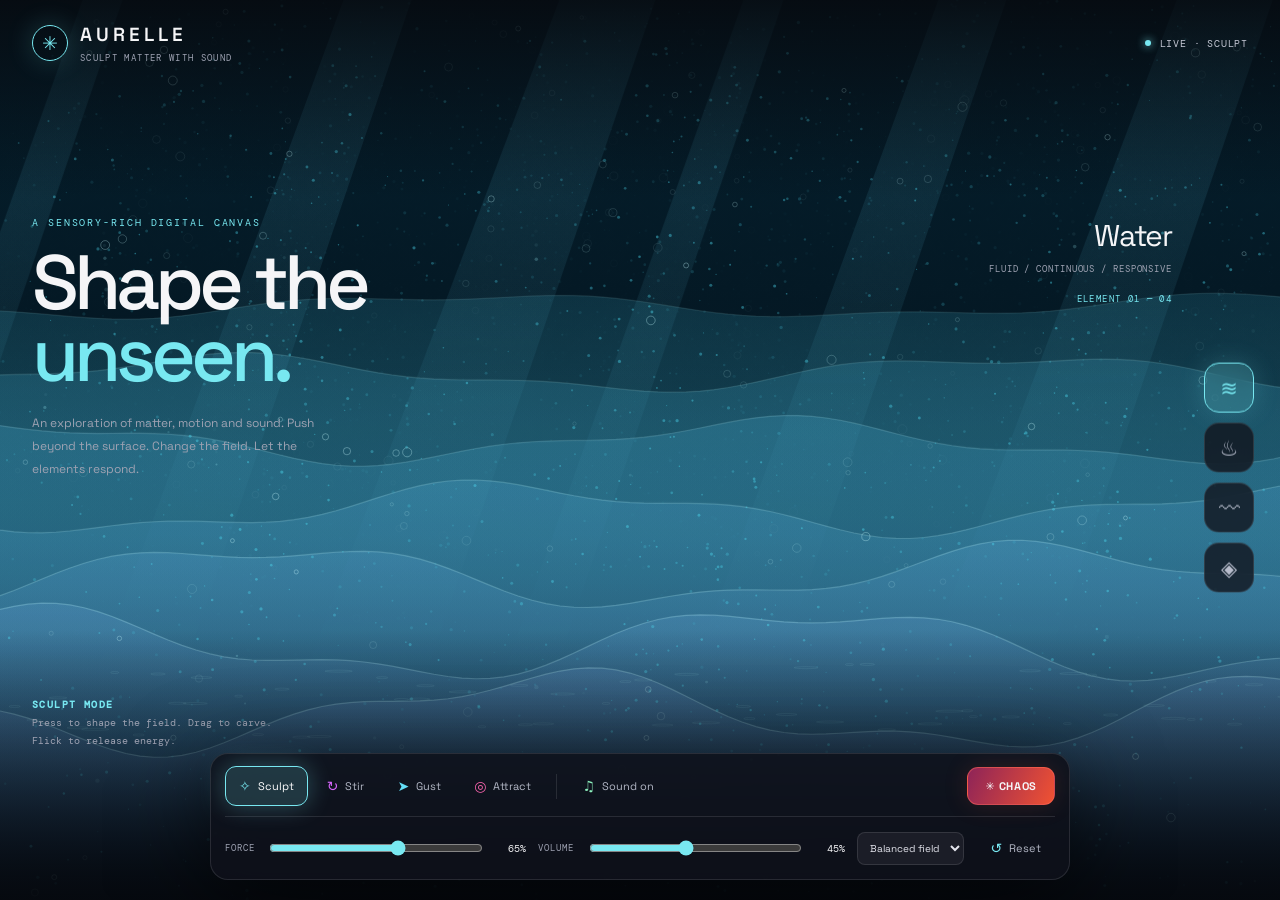
==== aurelle.html @ 3e78eae0 "Add files via upload" ====
<!doctype html>
<html lang="en">
<head>
<meta charset="utf-8">
<meta name="viewport" content="width=device-width, initial-scale=1, viewport-fit=cover">
<title>AURELLE — Sculpt Matter With Sound</title>
<link rel="preconnect" href="https://fonts.googleapis.com"><link rel="preconnect" href="https://fonts.gstatic.com" crossorigin>
<link href="https://fonts.googleapis.com/css2?family=Space+Grotesk:wght@400;500;600;700&family=DM+Mono:wght@400;500&display=swap" rel="stylesheet">
<style>
:root{color-scheme:dark;--accent:#78e8f1;--glow:#78e8f133;--bg:#06090e;--tx:#f5f5f7;--mu:#9ea2b2;--line:#ffffff1c;--pn:#0f111adb;--sans:"Space Grotesk",system-ui,sans-serif;--mono:"DM Mono",ui-monospace,monospace;box-sizing:border-box;padding-top:env(safe-area-inset-top,0px);padding-bottom:env(safe-area-inset-bottom,0px)}
*{box-sizing:border-box}
html,body{margin:0;height:100%;overflow:hidden;background:var(--bg);color:var(--tx);font-family:var(--sans)}
button,input,select{font:inherit}button{cursor:pointer;color:inherit;background:none;border:0}
button:focus-visible,input:focus-visible,select:focus-visible{outline:2px solid var(--accent);outline-offset:2px}
#scene{position:fixed;inset:0;width:100%;height:100%;touch-action:none;cursor:none;display:block}
.shade{position:fixed;inset:0;pointer-events:none;background:linear-gradient(180deg,#06090ee0 0%,transparent 22%,transparent 70%,#06090ef2 100%)}
body.chaos::after{content:"";position:fixed;inset:0;pointer-events:none;box-shadow:inset 0 0 140px #ff2d4a55;animation:pl .7s infinite alternate}
@keyframes pl{to{box-shadow:inset 0 0 220px #ff2d4aa0}}
header{position:fixed;z-index:3;top:0;left:0;right:0;display:flex;justify-content:space-between;align-items:center;padding:calc(env(safe-area-inset-top,0px) + 22px) 32px 12px;pointer-events:none}
.brand{display:flex;gap:12px;align-items:center}
.symbol{height:36px;width:36px;border:1px solid var(--accent);border-radius:50%;display:grid;place-items:center;color:var(--accent);font-size:19px;box-shadow:0 0 28px var(--glow);transition:.4s}
.logo{font-size:19px;letter-spacing:.21em;font-weight:600}
.tagline{font:9px var(--mono);letter-spacing:.15em;color:var(--mu);margin-top:5px}
.status{font:10px var(--mono);letter-spacing:.08em;color:#c4c7d4;display:flex;align-items:center}
.live{width:6px;height:6px;border-radius:50%;background:var(--mc,#8cf0bd);box-shadow:0 0 9px var(--mc,#8cf0bd);margin-right:9px;transition:.3s}
main{position:fixed;z-index:2;left:32px;top:24%;pointer-events:none}
.kicker{font:10px var(--mono);letter-spacing:.19em;color:var(--accent);margin-bottom:17px;transition:color .4s}
h1{font-size:clamp(42px,6vw,82px);font-weight:500;letter-spacing:-.065em;line-height:.94;margin:0}
h1 span{color:var(--accent);transition:color .4s}
.description{font-size:12px;line-height:1.9;color:var(--mu);max-width:300px;margin-top:22px}
#info{position:fixed;z-index:2;right:108px;top:24%;text-align:right;pointer-events:none}
#en{font-size:30px;letter-spacing:-.04em}
#ed{font:9px var(--mono);color:var(--mu);letter-spacing:.1em;margin-top:8px}
#enum{font:9px var(--mono);color:var(--accent);margin-top:18px;letter-spacing:.15em}
.elements{position:fixed;z-index:4;right:26px;top:50%;transform:translateY(-38%);display:flex;flex-direction:column;gap:10px}
.element{width:50px;height:50px;border-radius:15px;border:1px solid var(--line);background:#12141dcc;backdrop-filter:blur(12px);font-size:21px;color:#b8bdcc;transition:.25s}
.element:hover{transform:translateX(-4px);color:#fff}
.element.active{color:var(--accent);border-color:var(--accent);background:var(--glow);box-shadow:0 0 26px var(--glow)}
.hint{position:fixed;left:32px;bottom:calc(env(safe-area-inset-bottom,0px) + 150px);z-index:2;max-width:270px;pointer-events:none;font:10px/1.8 var(--mono);color:var(--mu)}
.hint b{color:var(--mc);letter-spacing:.14em;transition:color .3s}
.panel{position:fixed;z-index:5;bottom:calc(env(safe-area-inset-bottom,0px) + 20px);left:50%;transform:translateX(-50%);width:min(860px,calc(100% - 34px));padding:12px 14px 11px;background:var(--pn);border:1px solid var(--line);border-radius:18px;backdrop-filter:blur(24px);box-shadow:0 20px 90px #000a}
.tools{display:flex;align-items:center;gap:5px;flex-wrap:wrap}
.tool{--c:var(--accent);border:1px solid transparent;color:#b4b8c6;border-radius:11px;padding:10px 13px;font-size:11px;transition:.2s;display:flex;gap:7px;align-items:center}
.tool i{font-style:normal;font-size:14px;color:var(--c)}
.tool:hover{background:#ffffff0d;color:#fff}
.tool.active{color:#fff;border-color:var(--c);background:color-mix(in srgb,var(--c) 17%,transparent);box-shadow:0 0 24px color-mix(in srgb,var(--c) 30%,transparent)}
.sep{height:25px;width:1px;background:var(--line);margin:0 6px}.spacer{flex:1}
#chaos{border:1px solid #ff695a80;background:linear-gradient(115deg,#8e2458,#f05232);padding:11px 17px;border-radius:11px;font-weight:700;font-size:11px;letter-spacing:.06em;box-shadow:0 0 24px #f0523225;transition:.2s}
#chaos:hover{filter:brightness(1.2);transform:translateY(-2px)}
#chaos.active{animation:ch .4s infinite alternate;box-shadow:0 0 40px #ff493c99}
@keyframes ch{to{filter:brightness(1.7);transform:scale(1.045)}}
.controls{border-top:1px solid var(--line);padding-top:11px;margin-top:10px;display:flex;align-items:center;gap:12px;flex-wrap:wrap}
.label{font:9px var(--mono);color:var(--mu);letter-spacing:.12em}
.slider{display:flex;align-items:center;gap:9px;flex:1;min-width:110px}
input[type=range]{width:100%;accent-color:var(--accent)}
.value{font:10px var(--mono);min-width:32px;text-align:right}
select{background:#1b1d27;color:#e4e5ed;border:1px solid var(--line);border-radius:8px;padding:8px;font-size:10px}
#toast{position:fixed;z-index:10;top:47%;left:50%;transform:translate(-50%,-50%);background:#0f111aee;border:1px solid var(--mc,#fff3);padding:13px 20px;border-radius:10px;font:10px var(--mono);letter-spacing:.14em;opacity:0;transition:.25s;pointer-events:none;text-align:center;max-width:calc(100vw - 24px)}
#toast.show{opacity:1}
@media(max-width:900px){#info{display:none}}
@media(max-width:650px){header{padding:calc(env(safe-area-inset-top,0px) + 16px) 18px 10px}.logo{font-size:16px}.status,.tagline{display:none}main{left:20px;top:15%}h1{font-size:46px}.description{max-width:230px;font-size:11px}.elements{right:10px;gap:7px;top:42%}.element{width:42px;height:42px;font-size:18px}.panel{bottom:calc(env(safe-area-inset-bottom,0px) + 8px);width:calc(100% - 14px);padding:9px}.tool{padding:9px 8px;font-size:10px;gap:4px}.tool span{display:none}.tool.sn span{display:inline}.hint{left:20px;bottom:calc(env(safe-area-inset-bottom,0px) + 190px);font-size:9px;max-width:60vw}.controls{gap:8px}.label{font-size:8px}}
@media(prefers-reduced-motion:reduce){*{animation-duration:.01ms!important}}
</style>
</head>
<body>
<canvas id="scene" aria-label="Interactive matter canvas"></canvas><div class="shade"></div>
<header>
 <div class="brand"><div class="symbol" id="sym">✳</div><div><div class="logo">AURELLE</div><div class="tagline">SCULPT MATTER WITH SOUND</div></div></div>
 <div class="status"><span class="live"></span><span id="stat">LIVE MATTER FIELD</span></div>
</header>
<main>
 <div class="kicker">A SENSORY-RICH DIGITAL CANVAS</div>
 <h1>Shape the<br><span>unseen.</span></h1>
 <div class="description">An exploration of matter, motion and sound. Push beyond the surface. Change the field. Let the elements respond.</div>
</main>
<div id="info"><div id="en">Water</div><div id="ed"></div><div id="enum"></div></div>
<nav class="elements" aria-label="Elements">
 <button class="element active" data-el="water" title="Water (1)" aria-label="Water">≋</button>
 <button class="element" data-el="fire" title="Fire (2)" aria-label="Fire">♨</button>
 <button class="element" data-el="air" title="Air (3)" aria-label="Air">〰</button>
 <button class="element" data-el="earth" title="Earth (4)" aria-label="Earth">◈</button>
</nav>
<div class="hint"><b id="hm">SCULPT</b><br><span id="ht"></span></div>
<div class="panel">
 <div class="tools" role="group" aria-label="Interaction mode">
  <button class="tool active" data-mode="sculpt" style="--c:var(--accent)"><i>✧</i><span>Sculpt</span></button>
  <button class="tool" data-mode="stir" style="--c:hsl(285 90% 68%)"><i>↻</i><span>Stir</span></button>
  <button class="tool" data-mode="gust" style="--c:hsl(190 90% 68%)"><i>➤</i><span>Gust</span></button>
  <button class="tool" data-mode="attract" style="--c:hsl(330 90% 68%)"><i>◎</i><span>Attract</span></button>
  <div class="sep"></div>
  <button class="tool sn" id="sound" style="--c:#8cf0bd"><i>♫</i><span>Sound on</span></button>
  <div class="spacer"></div>
  <button id="chaos">✳ CHAOS</button>
 </div>
 <div class="controls">
  <span class="label">FORCE</span><div class="slider"><input id="force" type="range" min="10" max="100" value="65" aria-label="Force"><span id="fv" class="value">65%</span></div>
  <span class="label">VOLUME</span><div class="slider"><input id="volume" type="range" min="0" max="100" value="45" aria-label="Volume"><span id="vv" class="value">45%</span></div>
  <select id="quality" aria-label="Simulation density"><option value="1">Balanced field</option><option value="1.5">Dense field</option><option value=".6">Performance</option></select>
  <button class="tool" id="reset"><i>↺</i><span>Reset</span></button>
 </div>
</div>
<div id="toast" role="status"></div>
<script>
(()=>{'use strict';
const cv=document.getElementById('scene'),c=cv.getContext('2d'),$=id=>document.getElementById(id),root=document.documentElement;
const CFG={water:{name:'Water',desc:'FLUID / CONTINUOUS / RESPONSIVE',col:[78,221,244],acc:'#78e8f1',root:293.66},fire:{name:'Fire',desc:'TURBULENT / RISING / UNTAMED',col:[255,112,49],acc:'#ff9b58',root:220},air:{name:'Air',desc:'FLOWING / WEIGHTLESS / EXPANSIVE',col:[190,178,255],acc:'#c7baff',root:392},earth:{name:'Earth',desc:'DENSE / ANCIENT / RESONANT',col:[218,177,112],acc:'#e1bd82',root:130.81}};
const ORDER=['water','fire','air','earth'];
const MODES={sculpt:{n:'SCULPT',h:null,tip:'Press to shape the field. Drag to carve. Flick to release energy.'},stir:{n:'STIR',h:285,tip:'Drag to spin matter into a living current.'},gust:{n:'GUST',h:190,tip:'Sweep to blow matter along your motion.'},attract:{n:'ATTRACT',h:330,tip:'Hold to pull matter inward. Release to let it burst.'}};
const BG={water:['#05202e','#020a12'],fire:['#1a0809','#050203'],air:['#17123a','#070612'],earth:['#2d1a2a','#0a0709']};
let W,H,DPR,element='water',mode='sculpt',force=.65,volume=.45,snd=true,chaos=false,chaosPower=0,t=0,last=0,quality=1,clr=1,toastT,lastNote=0;
let particles=[],waves=[],sparks=[],cracks=[],ripples=[],rings=[];
const pointer={x:-1000,y:-1000,vx:0,vy:0,down:false,active:false,t:0};
const rand=(a,b)=>a+Math.random()*(b-a),clamp=(x,a,b)=>Math.max(a,Math.min(b,x)),mix=(a,b,n)=>a+(b-a)*n,dist=(x,y,a,b)=>Math.hypot(x-a,y-b);
const col=(a=1,e=element)=>{const k=CFG[e].col;return `rgba(${k[0]},${k[1]},${k[2]},${a})`};
const mc=(a=1,m=mode)=>{const h=MODES[m].h;return h==null?col(a):`hsla(${h},90%,68%,${a})`};
const mcSolid=(m=mode)=>{const h=MODES[m].h;return h==null?CFG[element].acc:`hsl(${h} 90% 68%)`};
function toast(s){const e=$('toast');e.textContent=s;e.classList.add('show');clearTimeout(toastT);toastT=setTimeout(()=>e.classList.remove('show'),1500)}
function resize(){W=innerWidth;H=innerHeight;DPR=Math.min(devicePixelRatio||1,2);cv.width=W*DPR;cv.height=H*DPR;c.setTransform(DPR,0,0,DPR,0,0);seed();clr=1}
function seed(){particles=[];sparks=[];waves=[];ripples=[];rings=[];cracks=[];const n=Math.floor(W*H/650*quality*(W<700?.6:1));
 for(let i=0;i<n;i++){const x=rand(0,W),y=rand(0,H);particles.push({x,y,vx:rand(-.5,.5),vy:rand(-.5,.5),hx:x,hy:y,size:rand(.7,2.1),phase:rand(0,6.28),k:Math.random()})}
 for(let i=0;i<150;i++)sparks.push(newSpark(true));
 for(let i=0;i<12;i++)cracks.push({x:rand(W*.2,W*.8),y:rand(H*.78,H*.95),seed:rand(1,1e4),age:rand(0,1)})}
function newSpark(init){return{x:rand(0,W),y:init?rand(0,H):H+rand(0,60),vx:rand(-1,1),vy:rand(-2,-.5),life:init?rand(0,1):0,size:rand(.8,2.4)}}
/* ---------- physics ---------- */
function addWave(x,y,vx,vy,p=1){const s=Math.hypot(vx,vy);waves.push({x,y,r:2,speed:2+s*.16,strength:(.8+force*1.6+s*.025)*p,spin:Math.random()<.5?-1:1});if(waves.length>55)waves.shift()}
function disturb(x,y,vx,vy,p=1){const k=p*(chaos?3.6:1);addWave(x,y,vx,vy,k);
 if(element==='water'){ripples.push({x,y,r:3,life:1,speed:2+Math.hypot(vx,vy)*.18});if(k>1.1)for(let i=0;i<8;i++)sparks.push({x,y,vx:rand(-4,4)*k,vy:rand(-6,-1)*k,life:0,size:rand(1,3)})}
 if(element==='fire')for(let i=0;i<Math.min(45,5+k*6|0);i++)sparks.push({x:x+rand(-12,12),y:y+rand(-10,10),vx:rand(-3,3)*k,vy:rand(-5,-1)*k,life:0,size:rand(1,3.4)});
 if(element==='earth'){for(let i=0;i<Math.min(35,4+k*5|0);i++)sparks.push({x,y,vx:rand(-4,4)*k,vy:rand(-5,0)*k,life:0,size:rand(2,5)});cracks.push({x,y:Math.max(y,H*.76),seed:rand(1,1e4),age:0});if(cracks.length>26)cracks.shift()}
 if(element==='air')for(let i=0;i<4;i++)sparks.push({x,y,vx:rand(-2,2)*k+vx*.3,vy:rand(-2,2)*k+vy*.3,life:0,size:rand(1,2)})}
function field(x,y){const nx=x/W,ny=y/H,k=chaos?1+chaosPower*2.8:1;let vx=0,vy=0;
 for(const w of waves){const dx=x-w.x,dy=y-w.y,d=Math.hypot(dx,dy)+.01;if(d<w.r*3.5+80){const f=Math.exp(-d/(w.r*1.5+60))*w.strength,p=Math.sin(d*.027-w.r*.06);vx+=dx/d*p*f*.95;vy+=dy/d*p*f*.95;if(element==='water'){vx+=-dy/d*f*.42*w.spin;vy+=dx/d*f*.42*w.spin}if(element==='air'){vx+=-dy/d*f*.9*w.spin;vy+=dx/d*f*.9*w.spin}}}
 if(pointer.active){const dx=x-pointer.x,dy=y-pointer.y,d=Math.hypot(dx,dy)+.01,R=mode==='gust'?380:mode==='attract'?260:mode==='stir'?220:160;
  if(d<R){const f=Math.pow(1-d/R,1.5)*force*(chaos?4:1);
   if(mode==='attract'){const b=pointer.down?1.9:1;vx-=dx/d*f*5*b;vy-=dy/d*f*5*b}
   else if(mode==='stir'){vx+=-dy/d*f*5.5;vy+=dx/d*f*5.5}
   else if(mode==='gust'){vx+=pointer.vx*f*.2;vy+=pointer.vy*f*.2}
   else{vx+=dx/d*f*2+pointer.vx*f*.2;vy+=dy/d*f*2+pointer.vy*f*.2}}}
 if(chaos){const cx=W*(.5+.25*Math.sin(t*.47)),cy=H*(.5+.25*Math.cos(t*.38)),dx=x-cx,dy=y-cy,d=Math.hypot(dx,dy)+1;vx+=(-dy/d*2.4+Math.sin(y*.008+t*2)*2)*k+Math.cos(t*3+ny*8)*2;vy+=(dx/d*2.4+Math.cos(x*.009-t*1.7)*2)*k+Math.sin(t*2+nx*9)*2}
 if(element==='water'){vx+=Math.sin(y*.012+t*1.4)*.35;vy+=Math.cos(x*.009+t)*.28}
 else if(element==='air'){vx+=1.2+Math.sin(y*.006+t+nx*5)*1.5;vy+=Math.cos(x*.005+t*.7)*.65}
 else if(element==='fire'){vx+=Math.sin(y*.014+t*2+x*.008)*.8;vy-=1.1+Math.sin(x*.015+t*1.7)*.7}
 else{vx+=Math.sin(y*.009+t*.25)*.15;vy+=.18}
 return{x:vx,y:vy}}
function update(dt){const s=Math.min(dt/16.67,2),cf=chaos?3.4:1;
 for(const p of particles){const f=field(p.x,p.y);let ax=f.x,ay=f.y;
  if(element==='water'){const w=Math.sin(p.x*.014-t*1.7+p.phase)*1.1+Math.sin(p.x*.032+t*.8+p.phase)*.55;ax+=(p.hx-p.x)*.0018+w*.11;ay+=(p.hy-p.y)*.0014+w*.75;p.vx+=ax*s;p.vy+=ay*s;p.vx*=Math.pow(.987,s);p.vy*=Math.pow(.987,s)}
  else if(element==='fire'){p.vx+=ax*.09*s+Math.sin(p.y*.016+t*3+p.phase)*.11*s;p.vy+=ay*.08*s-(.25+Math.random()*.12)*s;p.vx*=Math.pow(.985,s);p.vy*=Math.pow(.994,s)}
  else if(element==='air'){p.vx+=ax*.12*s+Math.sin(p.y*.007+t+p.phase)*.16*s;p.vy+=ay*.12*s+Math.cos(p.x*.008-t*.8+p.phase)*.12*s;p.vx*=Math.pow(.996,s);p.vy*=Math.pow(.996,s)}
  else{p.vx+=ax*.055*s+(p.hx-p.x)*.0006*s;p.vy+=ay*.055*s+(p.hy-p.y)*.0007*s;p.vx*=Math.pow(.975,s);p.vy*=Math.pow(.975,s)}
  p.x+=p.vx*s*cf;p.y+=p.vy*s*cf;
  if(element==='fire'&&p.y<-10){p.y=H+rand(0,80);p.x=rand(0,W);p.vy=-rand(.5,2)}
  if(element==='earth'){if(p.y>H+10){p.y=-5;p.vy=rand(.2,1);p.x=rand(0,W)}}else{if(p.x<-20)p.x=W+10;if(p.x>W+20)p.x=-10;if(element!=='fire'){if(p.y<-20)p.y=H+10;if(p.y>H+20)p.y=-10}}}
 for(const p of sparks){p.vx*=Math.pow(.99,s);p.vy*=Math.pow(.995,s);if(element==='water')p.vy+=.12*s;else if(element==='fire')p.vy-=.03*s;else if(element==='earth')p.vy+=.16*s;const f=field(p.x,p.y);p.vx+=f.x*.03*s;p.vy+=f.y*.03*s;p.x+=p.vx*s;p.y+=p.vy*s;p.life+=.009*s;
  if(p.life>1||p.x<-40||p.x>W+40||p.y<-50||p.y>H+50){if(element==='fire'&&sparks.length<260)Object.assign(p,newSpark());else p.life=2}}
 sparks=sparks.filter(p=>p.life<1.1);if(sparks.length<120&&element!=='earth'&&element!=='water')sparks.push(newSpark());
 for(const r of ripples){r.r+=r.speed*dt*.055;r.life-=dt*.0003}ripples=ripples.filter(r=>r.life>0&&r.r<450);
 for(const r of rings){r.r+=(r.m==='attract'&&!r.out?-1:1)*dt*.2*(r.m==='gust'?1.6:1);r.life-=dt*.0018}rings=rings.filter(r=>r.life>0&&r.r>2);
 for(const w of waves){w.r+=w.speed*dt*.05;w.strength*=Math.pow(.993,dt/16.67)}waves=waves.filter(w=>w.strength>.05&&w.r<Math.max(W,H)*1.4)}
/* ---------- environments ---------- */
function background(){const b=BG[element],g=c.createLinearGradient(0,0,0,H);g.addColorStop(0,b[0]);g.addColorStop(1,b[1]);c.globalAlpha=clr?1:chaos?.16:.7;c.fillStyle=g;c.fillRect(0,0,W,H);c.globalAlpha=1;clr=0}
function drawWater(){
 c.save();c.globalCompositeOperation='lighter';
 for(let i=0;i<6;i++){const x0=W*(.05+i*.18)+Math.sin(t*.3+i)*50,w=40+i%3*28,g=c.createLinearGradient(0,0,0,H*.85);g.addColorStop(0,'rgba(120,230,255,.075)');g.addColorStop(1,'rgba(120,230,255,0)');c.fillStyle=g;c.beginPath();c.moveTo(x0,0);c.lineTo(x0+w,0);c.lineTo(x0+w-260,H*.85);c.lineTo(x0-260-w*.3,H*.85);c.closePath();c.fill()}
 c.restore();
 for(let l=0;l<7;l++){const base=H*(.34+l*.075),amp=11+l*4,pts=[];
  for(let x=-14;x<=W+14;x+=14){const f=field(x,base);pts.push([x,base+Math.sin(x*.008+t*(.7+l*.08)+l*1.9)*amp+Math.sin(x*.021-t*1.2+l)*amp*.35+f.y*3.4+clamp(f.x,-4,4)*0])}
  c.beginPath();c.moveTo(-14,H+10);pts.forEach(p=>c.lineTo(p[0],p[1]));c.lineTo(W+14,H+10);c.closePath();
  const g=c.createLinearGradient(0,base-amp,0,H);g.addColorStop(0,`rgba(${70+l*5},${205-l*9},${240-l*6},${.1+l*.03})`);g.addColorStop(1,'rgba(3,18,36,.55)');c.fillStyle=g;c.fill();
  c.beginPath();pts.forEach((p,i)=>i?c.lineTo(p[0],p[1]):c.moveTo(p[0],p[1]));c.strokeStyle=`rgba(190,248,255,${.08+l*.035})`;c.lineWidth=1.2;c.stroke()}
 for(const p of particles){const a=.12+.3*(.5+.5*Math.sin(p.phase+t)),near=pointer.active?Math.max(0,1-dist(p.x,p.y,pointer.x,pointer.y)/200):0;
  if(p.k>.93){c.beginPath();c.arc(p.x,p.y,p.size*2.2,0,6.283);c.strokeStyle=near>.1&&mode!=='sculpt'?mc(.5):`rgba(200,250,255,${a})`;c.lineWidth=.8;c.stroke()}
  else{c.fillStyle=near>.1&&mode!=='sculpt'?mc(.35+near*.5):col(a+near*.4);c.beginPath();c.arc(p.x,p.y,p.size*.8*(1+near),0,6.283);c.fill()}}
 c.strokeStyle='rgba(184,250,255,.12)';for(let i=0;i<60;i++){const x=((i*137+t*(12+i%4*5))%(W+40))-20,y=H*.78+Math.sin(x*.01-t+i)*30+Math.sin(t+i)*8;c.beginPath();c.ellipse(x,y,4+i%7*1.6,1,0,0,6.283);c.stroke()}
 for(const r of ripples){c.beginPath();c.ellipse(r.x,r.y,r.r*1.5,r.r*.62,0,0,6.283);c.strokeStyle=`rgba(150,242,252,${r.life*.6})`;c.lineWidth=1.3;c.stroke()}
 drawSparks()}
function drawFire(){
 const base=H*1.03;let g=c.createRadialGradient(W*.5,base,0,W*.5,base,W*.8);g.addColorStop(0,'rgba(255,90,20,.34)');g.addColorStop(1,'rgba(255,40,0,0)');c.fillStyle=g;c.fillRect(0,0,W,H);
 c.save();c.globalCompositeOperation='lighter';
 const LY=[[1.3,[255,50,10],.1,1.5],[1,[255,120,28],.17,1],[.64,[255,214,120],.21,.7]],n=chaos?46:30;
 LY.forEach(([hs,k,al,wd],li)=>{for(let i=0;i<n;i++){const x=(i+li*.37)/(n-1)*W,heat=pointer.active?Math.exp(-Math.pow((x-pointer.x)/230,2))*force*(mode==='attract'?-.3:.55):0,
   h=H*(.12+.2*(.5+.5*Math.sin(t*1.7+i*2.31+li*3)))*hs*(1+chaosPower*.9+heat),w=(W/n)*.8*wd,
   sw=Math.sin(t*2.1+i*1.83+li)*30+Math.sin(t*.8+i)*18+field(x,base-h).x*7;
   c.beginPath();c.moveTo(x-w,base);c.bezierCurveTo(x-w*1.3+sw*.2,base-h*.35,x-w*.6+sw*.9,base-h*.75,x+sw,base-h);c.bezierCurveTo(x+w*.6+sw*.9,base-h*.7,x+w*1.3+sw*.2,base-h*.3,x+w,base);c.closePath();
   const gr=c.createLinearGradient(0,base,0,base-h);gr.addColorStop(0,`rgba(${k},${al*.5})`);gr.addColorStop(.4,`rgba(${k},${al})`);gr.addColorStop(1,`rgba(${k},0)`);c.fillStyle=gr;c.fill()}});
 for(const p of particles){const a=.15+.6*(.5+.5*Math.sin(t*6+p.phase)),near=pointer.active?Math.max(0,1-dist(p.x,p.y,pointer.x,pointer.y)/200):0;c.fillStyle=near>.1&&mode!=='sculpt'?mc(.5+near*.4):`rgba(255,${110+a*120|0},${40+a*60|0},${a*.7})`;c.fillRect(p.x,p.y,p.size*1.1,p.size*2.2)}
 drawSparks();c.restore()}
function drawAir(){
 for(let i=0;i<9;i++){const x=((i*331+t*(12+i*3))%(W+700))-350,y0=H*(.15+(i%4)*.2),y=y0+Math.sin(t*.2+i)*24+field(x,y0).y*5,r=190+i%3*70,g=c.createRadialGradient(x,y,0,x,y,r);g.addColorStop(0,'rgba(205,195,255,.075)');g.addColorStop(1,'rgba(205,195,255,0)');c.fillStyle=g;c.fillRect(x-r,y-r,r*2,r*2)}
 const n=chaos?70:50;
 for(let i=0;i<n;i++){const y0=H*(.07+i/(n-1)*.86),ph=i*.41;c.beginPath();for(let x=-10;x<=W+10;x+=6){const y=y0+Math.sin(x*.006-t*.7+ph)*H*.035+Math.sin(x*.014+t*.5+ph*1.8)*H*.012+Math.sin(t*1.5+ph)*8+field(x,y0).y*2;x<0?c.moveTo(x,y):c.lineTo(x,y)}
  c.strokeStyle=`rgba(201,192,255,${(.035+(i%8)*.009)*(chaos?2:1)})`;c.lineWidth=i%8?.75:1.6;c.stroke()}
 for(const p of particles){const sp=Math.hypot(p.vx,p.vy),near=pointer.active?Math.max(0,1-dist(p.x,p.y,pointer.x,pointer.y)/220):0;c.beginPath();c.moveTo(p.x,p.y);c.lineTo(p.x-p.vx*4.5,p.y-p.vy*4.5);c.strokeStyle=near>.1&&mode!=='sculpt'?mc(.4+near*.5):`rgba(205,195,255,${Math.min(.6,.12+sp*.05)})`;c.lineWidth=p.size*.65;c.stroke()}
 c.fillStyle='rgba(225,220,255,.5)';for(const p of sparks){c.globalAlpha=Math.max(0,1-p.life)*.6;c.beginPath();c.arc(p.x,p.y,p.size,0,6.283);c.fill()}c.globalAlpha=1}
function drawEarth(){
 const mx=W*.72,my=H*.3;let g=c.createRadialGradient(mx,my,0,mx,my,H*.55);g.addColorStop(0,'rgba(255,190,130,.28)');g.addColorStop(1,'rgba(255,150,100,0)');c.fillStyle=g;c.fillRect(0,0,W,H);
 c.fillStyle='rgba(255,226,190,.7)';c.beginPath();c.arc(mx,my,Math.min(W,H)*.045,0,6.283);c.fill();
 const px=pointer.active?(pointer.x-W/2)*.012:0;
 for(let m=0;m<3;m++){const b=H*(.5+m*.07),am=H*(.13-m*.02);c.beginPath();c.moveTo(0,H);for(let x=0;x<=W;x+=8){const xx=x+px*(m+1)*3;c.lineTo(x,b-am*(.55+.45*Math.sin(xx*.004*(1+m*.5)+m*2)+.25*Math.sin(xx*.011+m*5)+.12*Math.sin(xx*.03+m)))}c.lineTo(W,H);c.closePath();
  const gr=c.createLinearGradient(0,b-am*1.3,0,b+40);gr.addColorStop(0,`rgba(${58+m*14},${38+m*9},${52+m*4},.95)`);gr.addColorStop(1,`rgba(${88+m*10},${58+m*6},${64},.7)`);c.fillStyle=gr;c.fill()}
 for(let l=0;l<8;l++){const y0=H*(.76+l*.032),ty=x=>{let y=y0+Math.sin(x*.008+l*.6+t*.15)*6+Math.sin(x*.021-l+t*.2)*3+field(x,y0).y*1.2;if(pointer.active){const d=dist(x,y0,pointer.x,pointer.y);if(d<190)y+=Math.cos(d*.035)*(190-d)/190*force*26*(mode==='attract'?-1:1)}return y};
  c.beginPath();c.moveTo(0,H);for(let x=0;x<=W;x+=8)c.lineTo(x,ty(x));c.lineTo(W,H);c.closePath();c.fillStyle=`rgba(${34+l*3},${22+l*2},${20+l*2},${.55+l*.05})`;c.fill();
  c.beginPath();for(let x=0;x<=W;x+=8)x?c.lineTo(x,ty(x)):c.moveTo(x,ty(x));c.strokeStyle=`rgba(236,190,128,${.07+l*.015})`;c.lineWidth=1;c.stroke()}
 for(const cr of cracks){cr.age+=.0008*(chaos?4:1);let s=cr.seed;const nx=()=>{s=s*16807%2147483647;return s/2147483647};c.beginPath();c.moveTo(cr.x,cr.y);let x=cr.x,y=cr.y;const len=22+cr.age%1*Math.min(W,H)*.1;for(let j=0;j<9;j++){x+=(nx()-.5)*len*.7;y+=nx()*len*.16;c.lineTo(x,y)}c.strokeStyle=`rgba(255,194,118,${.08+.16*Math.sin(t+cr.seed)**2})`;c.lineWidth=1;c.stroke()}
 for(const p of particles){const near=pointer.active?Math.max(0,1-dist(p.x,p.y,pointer.x,pointer.y)/200):0;c.fillStyle=near>.1&&mode!=='sculpt'?mc(.5+near*.4):`rgba(228,188,124,${.1+.2*Math.sin(t+p.phase)**2})`;c.beginPath();c.arc(p.x,p.y,p.size*1.1,0,6.283);c.fill()}
 drawSparks()}
function drawSparks(){for(const p of sparks){const a=clamp(1-p.life,0,1);
 if(element==='water'){c.fillStyle=`rgba(160,246,255,${a*.75})`;c.beginPath();c.arc(p.x,p.y,p.size,0,6.283);c.fill()}
 else if(element==='earth'){c.fillStyle=`rgba(226,178,116,${a*.75})`;c.save();c.translate(p.x,p.y);c.rotate(p.life*5);c.fillRect(-p.size,-p.size,p.size*2,p.size*2);c.restore()}
 else if(element==='fire'){c.fillStyle=`rgba(255,${120+a*110|0},45,${a*.85})`;c.beginPath();c.arc(p.x,p.y,p.size*(.6+a*.6),0,6.283);c.fill()}}}
function overlay(){
 for(const r of rings){const a=Math.max(0,r.life);c.save();c.strokeStyle=mc(a*.8,r.m);c.lineWidth=1+a*2;
  if(r.m==='stir'){c.translate(r.x,r.y);c.rotate(r.r*.03);for(let k=0;k<3;k++){c.beginPath();c.arc(0,0,r.r,k*2.094,k*2.094+1.2);c.stroke()}}
  else if(r.m==='gust'){c.beginPath();c.ellipse(r.x,r.y,r.r*1.5,r.r*.5,Math.atan2(r.dy,r.dx),0,6.283);c.stroke()}
  else if(r.m==='attract'&&!r.out){c.setLineDash([5,6]);c.beginPath();c.arc(r.x,r.y,r.r,0,6.283);c.stroke()}
  else{c.beginPath();c.arc(r.x,r.y,r.r,0,6.283);c.stroke();c.globalAlpha=.4;c.beginPath();c.arc(r.x,r.y,r.r*.8,0,6.283);c.stroke()}
  c.restore()}
 if(!pointer.active)return;const R=mode==='gust'?380:mode==='attract'?260:mode==='stir'?220:160,g=c.createRadialGradient(pointer.x,pointer.y,0,pointer.x,pointer.y,R);g.addColorStop(0,mc(mode==='sculpt'?.07:.16));g.addColorStop(1,mc(0));c.fillStyle=g;c.beginPath();c.arc(pointer.x,pointer.y,R,0,6.283);c.fill();
 c.save();c.translate(pointer.x,pointer.y);c.strokeStyle=c.fillStyle=mc(1);c.lineWidth=1.3;const d=pointer.down?.65:1;
 c.beginPath();c.arc(0,0,2.4,0,6.283);c.fill();
 if(mode==='sculpt'){c.globalAlpha=.7;c.beginPath();c.arc(0,0,(pointer.down?20:10)+Math.sin(t*5)*1.2,0,6.283);c.stroke();if(pointer.down){c.globalAlpha=.25;c.beginPath();c.arc(0,0,34+Math.sin(t*8)*5,0,6.283);c.stroke()}}
 else if(mode==='stir'){c.rotate(t*3.2);for(let a=0;a<3;a++){c.rotate(2.094);c.beginPath();for(let k=0;k<=14;k++){const q=k/14;c.lineTo(Math.cos(q*2.4)*(5+q*24*d),Math.sin(q*2.4)*(5+q*24*d))}c.stroke()}}
 else if(mode==='gust'){const a=Math.atan2(pointer.vy,pointer.vx||.001),sp=clamp(Math.hypot(pointer.vx,pointer.vy)/20,.3,1.6);c.rotate(a);c.lineWidth=1.6;for(let k=0;k<3;k++){c.globalAlpha=1-k*.28;c.beginPath();c.moveTo(-6-k*9*sp,-8);c.lineTo(2-k*9*sp,0);c.lineTo(-6-k*9*sp,8);c.stroke()}}
 else for(let i=0;i<3;i++){const p=1-(t*.9+i/3)%1;c.globalAlpha=1-p;c.beginPath();c.arc(0,0,6+p*32*d,0,6.283);c.stroke()}
 c.restore()}
/* ---------- sound ---------- */
let AU=null;const PENT=[0,2,4,7,9];
function initAudio(){if(AU)return AU;const AC=window.AudioContext||window.webkitAudioContext;if(!AC)return null;
 const x=new AC(),out=x.createGain(),cp=x.createDynamicsCompressor();out.gain.value=0;out.connect(cp);cp.connect(x.destination);
 const L=x.sampleRate*2.6|0,ir=x.createBuffer(2,L,x.sampleRate);for(let ch=0;ch<2;ch++){const d=ir.getChannelData(ch);for(let i=0;i<L;i++)d[i]=(Math.random()*2-1)*Math.pow(1-i/L,2.8)}
 const cvb=x.createConvolver();cvb.buffer=ir;const wet=x.createGain();wet.gain.value=.42;cvb.connect(wet);wet.connect(out);const bus=x.createGain();bus.connect(out);bus.connect(cvb);
 const nb=x.createBuffer(1,x.sampleRate*3,x.sampleRate),nd=nb.getChannelData(0);for(let i=0;i<nd.length;i++)nd[i]=Math.random()*2-1;
 const nz=()=>{const s=x.createBufferSource();s.buffer=nb;s.loop=true;s.start();return s};
 const bed=x.createBiquadFilter(),bg=x.createGain();bg.gain.value=0;nz().connect(bed);bed.connect(bg);bg.connect(bus);
 const tf=x.createBiquadFilter(),tg=x.createGain();tf.type='bandpass';tg.gain.value=0;nz().connect(tf);tf.connect(tg);tg.connect(bus);
 const dr=x.createOscillator(),dg=x.createGain();dg.gain.value=0;dr.connect(dg);dg.connect(bus);dr.start();
 AU={x,out,bus,nb,bed,bg,tf,tg,dr,dg};return AU}
async function wake(){if(!snd)return;const a=initAudio();if(a&&a.x.state!=='running')await a.x.resume();bedType()}
function bedType(){if(!AU)return;AU.bed.type={water:'bandpass',fire:'lowpass',air:'bandpass',earth:'lowpass'}[element];AU.dr.type=element==='fire'?'sawtooth':'sine'}
function audioTick(){if(!AU)return;const a=AU,n=a.x.currentTime,sp=Math.hypot(pointer.vx,pointer.vy),ch=chaosPower,on=snd?1:0;
 const B={water:[700+Math.sin(t*.6)*260,.8,.05,98],fire:[360+ch*600,.7,.1,55],air:[520+Math.sin(t*.4)*330+sp*18,1.5,.065,164],earth:[160,.6,.13,41]}[element];
 a.bed.frequency.setTargetAtTime(B[0],n,.25);a.bed.Q.setTargetAtTime(B[1],n,.25);a.bg.gain.setTargetAtTime(B[2]*(1+ch*2.5)*on,n,.3);a.dr.frequency.setTargetAtTime(B[3]*(1+ch*.3),n,.4);a.dg.gain.setTargetAtTime(.028*(1+ch)*on,n,.4);
 a.tf.frequency.setTargetAtTime({sculpt:900,stir:420+sp*28,gust:300+sp*45,attract:240+sp*10}[mode],n,.05);a.tf.Q.value=mode==='gust'?1.4:3;
 a.tg.gain.setTargetAtTime(pointer.active?clamp(sp/42,0,1)*(mode==='gust'?.2:.11)*on:0,n,.06);a.out.gain.setTargetAtTime(volume*.9,n,.08);
 const e=sp>3||pointer.down?1.8:1;
 if(snd){if(element==='fire'&&Math.random()<(.05+ch*.2)*e)crackle();else if(element==='water'&&Math.random()<(.012+ch*.03)*e)drop(rand(0,1));else if(element==='air'&&Math.random()<.004+ch*.01)ping(noteAt(Math.random()),.5);else if(element==='earth'&&Math.random()<.004+ch*.02)tick()}}
const noteAt=x=>{const i=Math.floor(clamp(x,0,.999)*10);return CFG[element].root*Math.pow(2,(PENT[i%5]+12*Math.floor(i/5))/12)};
function env(g,n,a,d,pk){g.gain.setValueAtTime(.0001,n);g.gain.exponentialRampToValueAtTime(pk,n+a);g.gain.exponentialRampToValueAtTime(.0001,n+a+d)}
function voice(type,f,a,d,pk,f2,lp){if(!AU||!snd)return;const x=AU.x,n=x.currentTime,o=x.createOscillator(),g=x.createGain();o.type=type;o.frequency.setValueAtTime(f,n);if(f2)o.frequency.exponentialRampToValueAtTime(f2,n+a+d*.8);let nd=o;if(lp){const l=x.createBiquadFilter();l.type='lowpass';l.frequency.value=lp;o.connect(l);nd=l}nd.connect(g);g.connect(AU.bus);env(g,n,a,d,pk);o.start(n);o.stop(n+a+d+.1)}
function puff(f,q,a,d,pk,f2){if(!AU||!snd)return;const x=AU.x,n=x.currentTime,s=x.createBufferSource(),b=x.createBiquadFilter(),g=x.createGain();s.buffer=AU.nb;b.type='bandpass';b.Q.value=q;b.frequency.setValueAtTime(f,n);if(f2)b.frequency.exponentialRampToValueAtTime(f2,n+a+d);s.connect(b);b.connect(g);g.connect(AU.bus);env(g,n,a,d,pk);s.start(n,Math.random()*2);s.stop(n+a+d+.1)}
function crackle(){puff(rand(1800,5200),2,.002,rand(.015,.06),rand(.03,.1))}
function drop(x){const f=rand(700,1700);voice('sine',f,.004,.16,.07,f*1.7);voice('sine',f*2.01,.003,.1,.025)}
function tick(){voice('triangle',rand(70,130),.003,.18,.12,40,500);puff(rand(900,2200),3,.002,.04,.04)}
function ping(f,v=1){const e=element;
 if(e==='water'){voice('sine',f*2,.004,.55,.11*v);voice('sine',f*4.02,.003,.2,.04*v);voice('sine',f*2,.01,.3,.05*v,f*2.6)}
 else if(e==='fire'){voice('sawtooth',f,.005,.25,.07*v,f*.8,1500);crackle()}
 else if(e==='air'){voice('sine',f,.14,1.3,.1*v);voice('triangle',f*1.5,.22,1.5,.045*v)}
 else{voice('triangle',f*.5,.01,.9,.15*v,f*.45,650);voice('sine',f*.25,.005,.55,.13*v);tick()}}
function sfxDown(x){const f=noteAt(x/W);
 if(mode==='sculpt')ping(f,.9);
 else if(mode==='stir'){voice('sine',f,.15,.9,.08,f*1.5);voice('sine',f*1.01,.2,.9,.05,f*1.52);puff(500,2,.2,.6,.06,1400)}
 else if(mode==='gust')puff(350,1.2,.12,.7,.16,2600);
 else{voice('sine',f*.5,.45,.45,.1,f*2);puff(200,2,.4,.5,.05,1800)}}
function sfxRelease(){if(mode==='attract'){voice('sine',70,.005,.5,.3,32);puff(300,1,.01,.5,.2,5000);ping(noteAt(pointer.x/W),1)}else if(mode==='sculpt')puff(1200,1,.005,.25,.09,300)}
function sfxChaos(on){if(on){puff(180,1,1.1,.5,.2,6000);voice('sine',110,.9,.7,.2,36);voice('sawtooth',55,.8,.9,.07,110,400)}else puff(4000,1,.01,.9,.1,200)}
/* ---------- ui ---------- */
function setElement(n,quiet){element=n;clr=1;const e=CFG[n];root.style.setProperty('--accent',e.acc);root.style.setProperty('--glow',e.acc+'33');$('en').textContent=e.name;$('ed').textContent=e.desc;$('enum').textContent='ELEMENT 0'+(ORDER.indexOf(n)+1)+' — 04';
 document.querySelectorAll('[data-el]').forEach(b=>b.classList.toggle('active',b.dataset.el===n));setMode(mode,true);bedType();sparks=[];for(let i=0;i<150;i++)sparks.push(newSpark(true));
 if(!quiet){toast(e.name.toUpperCase()+' FIELD');ping(CFG[n].root,.8);setTimeout(()=>ping(CFG[n].root*1.5,.6),140)}}
function setMode(m,quiet){mode=m;document.querySelectorAll('[data-mode]').forEach(b=>b.classList.toggle('active',b.dataset.mode===m));const h=MODES[m].h,v=mcSolid();root.style.setProperty('--mc',v);$('hm').textContent=MODES[m].n+' MODE';$('ht').textContent=MODES[m].tip;$('stat').textContent='LIVE · '+MODES[m].n;if(!quiet){toast(MODES[m].n+' MODE');ping(noteAt(.4),.5)}}
function setChaos(on){chaos=on;document.body.classList.toggle('chaos',on);$('chaos').classList.toggle('active',on);
 if(on){chaosPower=.75;for(let i=0;i<40;i++)disturb(rand(W*.08,W*.92),rand(H*.1,H*.9),rand(-25,25),rand(-25,25),rand(1.2,3));for(const p of particles){const a=rand(0,6.283),k=rand(3,16);p.vx+=Math.cos(a)*k;p.vy+=Math.sin(a)*k}toast('CHAOS RELEASED — FIELD UNSTABLE')}else toast('FIELD RETURNING TO BALANCE');sfxChaos(on)}
document.querySelectorAll('[data-el]').forEach(b=>b.onclick=()=>{wake();setElement(b.dataset.el)});
document.querySelectorAll('[data-mode]').forEach(b=>b.onclick=()=>{wake();setMode(b.dataset.mode)});
$('force').oninput=e=>{force=e.target.value/100;$('fv').textContent=e.target.value+'%'};
$('volume').oninput=e=>{volume=e.target.value/100;$('vv').textContent=e.target.value+'%'};
$('quality').onchange=e=>{quality=+e.target.value;seed();toast('FIELD REBUILT')};
$('chaos').onclick=()=>{wake();setChaos(!chaos)};
$('reset').onclick=()=>{chaos=false;chaosPower=0;document.body.classList.remove('chaos');$('chaos').classList.remove('active');pointer.down=false;seed();clr=1;toast('MATTER RESET')};
$('sound').onclick=async()=>{snd=!snd;$('sound').querySelector('span').textContent=snd?'Sound on':'Muted';$('sound').querySelector('i').textContent=snd?'♫':'♪';if(snd)await wake();toast(snd?'SOUND ON':'MUTED')};
/* ---------- input ---------- */
cv.addEventListener('pointerdown',e=>{wake();cv.setPointerCapture(e.pointerId);pointer.down=pointer.active=true;pointer.t=performance.now();pointer.x=e.clientX;pointer.y=e.clientY;pointer.vx=pointer.vy=0;
 if(mode==='attract')rings.push({x:pointer.x,y:pointer.y,r:170,life:1,m:mode});else{disturb(pointer.x,pointer.y,0,0,mode==='sculpt'?.7:.45);rings.push({x:pointer.x,y:pointer.y,r:4,life:1,m:mode,dx:1,dy:0})}sfxDown(pointer.x)});
cv.addEventListener('pointermove',e=>{const x=e.clientX,y=e.clientY,dx=x-pointer.x,dy=y-pointer.y;pointer.x=x;pointer.y=y;pointer.vx=mix(pointer.vx,dx,.72);pointer.vy=mix(pointer.vy,dy,.72);pointer.active=true;
 const v=Math.hypot(pointer.vx,pointer.vy);if(pointer.down){if(mode==='stir'||mode==='gust'||v>9)disturb(x,y,pointer.vx,pointer.vy,mode==='gust'?.22:mode==='stir'?.18:.1)}
 const now=performance.now();if(v>13&&now-lastNote>(mode==='sculpt'?120:200)&&(mode==='sculpt'||mode==='stir')){lastNote=now;ping(noteAt(x/W),clamp(v/40,.25,.8))}
 if(mode==='gust'&&v>16&&now-lastNote>140){lastNote=now;rings.push({x,y,r:6,life:.8,m:'gust',dx:pointer.vx,dy:pointer.vy})}});
function release(){if(!pointer.down)return;pointer.down=false;const v=Math.hypot(pointer.vx,pointer.vy),held=performance.now()-pointer.t>280;
 if(mode==='attract'&&held){disturb(pointer.x,pointer.y,0,0,2.3);rings.push({x:pointer.x,y:pointer.y,r:4,life:1,m:mode,out:true});sfxRelease()}
 else if(v>2&&mode==='sculpt'){disturb(pointer.x,pointer.y,pointer.vx,pointer.vy,Math.min(3,v/7));sfxRelease()}}
cv.addEventListener('pointerup',e=>{release();if(e.pointerType!=='mouse')pointer.active=false});
cv.addEventListener('pointercancel',()=>{release();pointer.active=false});
cv.addEventListener('pointerleave',()=>{if(!pointer.down)pointer.active=false});
addEventListener('keydown',e=>{if(/INPUT|SELECT/.test(document.activeElement.tagName))return;const k=e.key.toLowerCase();if(k>='1'&&k<='4'){wake();setElement(ORDER[k-1])}else if(k==='m'){const m=Object.keys(MODES);setMode(m[(m.indexOf(mode)+1)%4])}else if(k==='c')setChaos(!chaos)});
addEventListener('resize',resize);
function frame(now){const dt=Math.min(35,now-(last||now));last=now;t+=dt*.001;pointer.vx*=.9;pointer.vy*=.9;
 chaosPower=chaos?Math.min(1,chaosPower+dt*.0018):Math.max(0,chaosPower-dt*.0007);
 background();update(dt);
 if(element==='water')drawWater();else if(element==='fire')drawFire();else if(element==='air')drawAir();else drawEarth();
 overlay();audioTick();requestAnimationFrame(frame)}
setElement('water',true);resize();requestAnimationFrame(frame);
})();
</script>
</body>
</html>
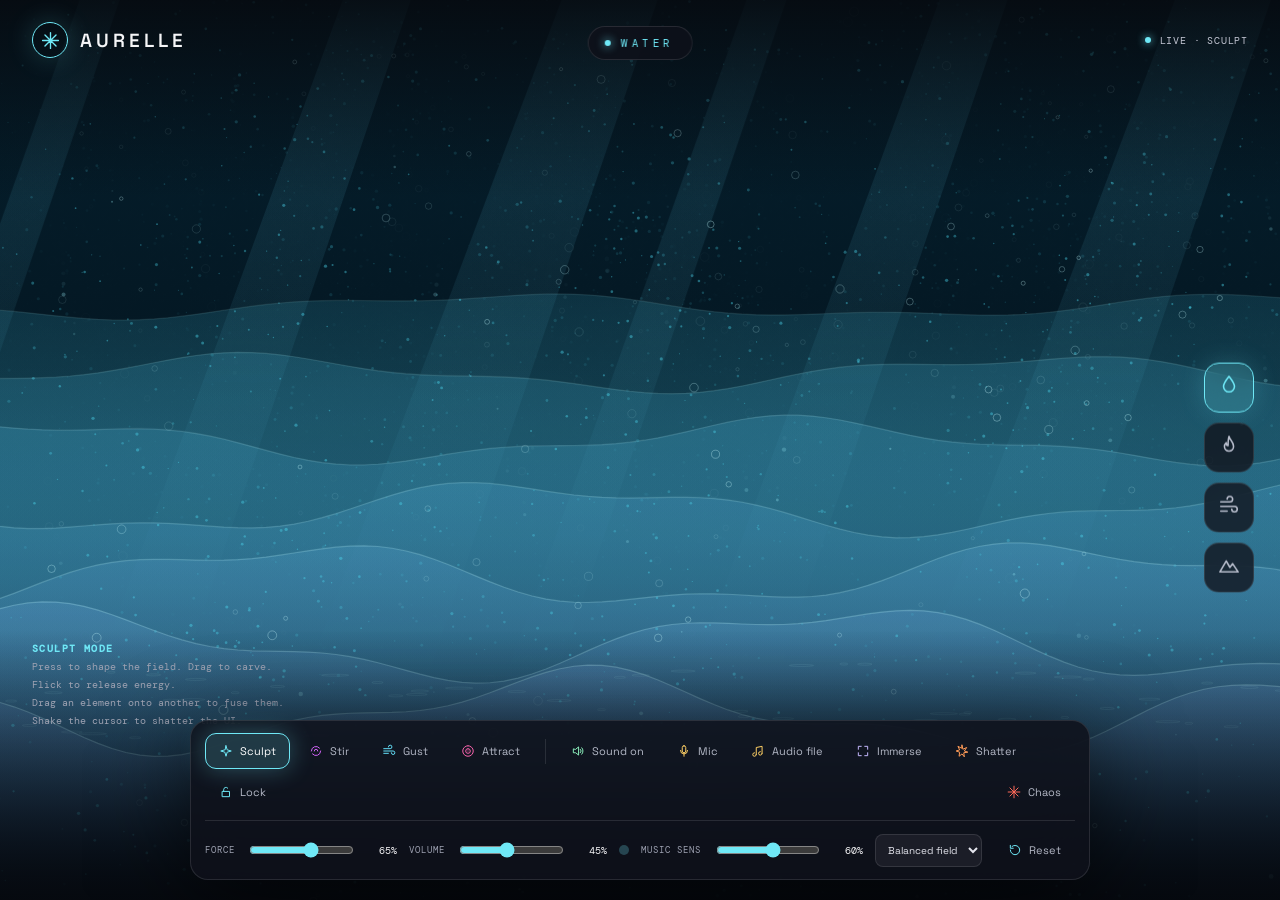
==== commit a7506639: "Add files via upload" ====
--- a/aurelle.html
+++ b/aurelle.html
@@ -1,305 +1,419 @@
-<!doctype html>
-<html lang="en">
-<head>
-<meta charset="utf-8">
-<meta name="viewport" content="width=device-width, initial-scale=1, viewport-fit=cover">
-<title>AURELLE — Sculpt Matter With Sound</title>
-<link rel="preconnect" href="https://fonts.googleapis.com"><link rel="preconnect" href="https://fonts.gstatic.com" crossorigin>
-<link href="https://fonts.googleapis.com/css2?family=Space+Grotesk:wght@400;500;600;700&family=DM+Mono:wght@400;500&display=swap" rel="stylesheet">
-<style>
-:root{color-scheme:dark;--accent:#78e8f1;--glow:#78e8f133;--bg:#06090e;--tx:#f5f5f7;--mu:#9ea2b2;--line:#ffffff1c;--pn:#0f111adb;--sans:"Space Grotesk",system-ui,sans-serif;--mono:"DM Mono",ui-monospace,monospace;box-sizing:border-box;padding-top:env(safe-area-inset-top,0px);padding-bottom:env(safe-area-inset-bottom,0px)}
-*{box-sizing:border-box}
-html,body{margin:0;height:100%;overflow:hidden;background:var(--bg);color:var(--tx);font-family:var(--sans)}
-button,input,select{font:inherit}button{cursor:pointer;color:inherit;background:none;border:0}
-button:focus-visible,input:focus-visible,select:focus-visible{outline:2px solid var(--accent);outline-offset:2px}
-#scene{position:fixed;inset:0;width:100%;height:100%;touch-action:none;cursor:none;display:block}
-.shade{position:fixed;inset:0;pointer-events:none;background:linear-gradient(180deg,#06090ee0 0%,transparent 22%,transparent 70%,#06090ef2 100%)}
-body.chaos::after{content:"";position:fixed;inset:0;pointer-events:none;box-shadow:inset 0 0 140px #ff2d4a55;animation:pl .7s infinite alternate}
-@keyframes pl{to{box-shadow:inset 0 0 220px #ff2d4aa0}}
-header{position:fixed;z-index:3;top:0;left:0;right:0;display:flex;justify-content:space-between;align-items:center;padding:calc(env(safe-area-inset-top,0px) + 22px) 32px 12px;pointer-events:none}
-.brand{display:flex;gap:12px;align-items:center}
-.symbol{height:36px;width:36px;border:1px solid var(--accent);border-radius:50%;display:grid;place-items:center;color:var(--accent);font-size:19px;box-shadow:0 0 28px var(--glow);transition:.4s}
-.logo{font-size:19px;letter-spacing:.21em;font-weight:600}
-.tagline{font:9px var(--mono);letter-spacing:.15em;color:var(--mu);margin-top:5px}
-.status{font:10px var(--mono);letter-spacing:.08em;color:#c4c7d4;display:flex;align-items:center}
-.live{width:6px;height:6px;border-radius:50%;background:var(--mc,#8cf0bd);box-shadow:0 0 9px var(--mc,#8cf0bd);margin-right:9px;transition:.3s}
-main{position:fixed;z-index:2;left:32px;top:24%;pointer-events:none}
-.kicker{font:10px var(--mono);letter-spacing:.19em;color:var(--accent);margin-bottom:17px;transition:color .4s}
-h1{font-size:clamp(42px,6vw,82px);font-weight:500;letter-spacing:-.065em;line-height:.94;margin:0}
-h1 span{color:var(--accent);transition:color .4s}
-.description{font-size:12px;line-height:1.9;color:var(--mu);max-width:300px;margin-top:22px}
-#info{position:fixed;z-index:2;right:108px;top:24%;text-align:right;pointer-events:none}
-#en{font-size:30px;letter-spacing:-.04em}
-#ed{font:9px var(--mono);color:var(--mu);letter-spacing:.1em;margin-top:8px}
-#enum{font:9px var(--mono);color:var(--accent);margin-top:18px;letter-spacing:.15em}
-.elements{position:fixed;z-index:4;right:26px;top:50%;transform:translateY(-38%);display:flex;flex-direction:column;gap:10px}
-.element{width:50px;height:50px;border-radius:15px;border:1px solid var(--line);background:#12141dcc;backdrop-filter:blur(12px);font-size:21px;color:#b8bdcc;transition:.25s}
-.element:hover{transform:translateX(-4px);color:#fff}
-.element.active{color:var(--accent);border-color:var(--accent);background:var(--glow);box-shadow:0 0 26px var(--glow)}
-.hint{position:fixed;left:32px;bottom:calc(env(safe-area-inset-bottom,0px) + 150px);z-index:2;max-width:270px;pointer-events:none;font:10px/1.8 var(--mono);color:var(--mu)}
-.hint b{color:var(--mc);letter-spacing:.14em;transition:color .3s}
-.panel{position:fixed;z-index:5;bottom:calc(env(safe-area-inset-bottom,0px) + 20px);left:50%;transform:translateX(-50%);width:min(860px,calc(100% - 34px));padding:12px 14px 11px;background:var(--pn);border:1px solid var(--line);border-radius:18px;backdrop-filter:blur(24px);box-shadow:0 20px 90px #000a}
-.tools{display:flex;align-items:center;gap:5px;flex-wrap:wrap}
-.tool{--c:var(--accent);border:1px solid transparent;color:#b4b8c6;border-radius:11px;padding:10px 13px;font-size:11px;transition:.2s;display:flex;gap:7px;align-items:center}
-.tool i{font-style:normal;font-size:14px;color:var(--c)}
-.tool:hover{background:#ffffff0d;color:#fff}
-.tool.active{color:#fff;border-color:var(--c);background:color-mix(in srgb,var(--c) 17%,transparent);box-shadow:0 0 24px color-mix(in srgb,var(--c) 30%,transparent)}
-.sep{height:25px;width:1px;background:var(--line);margin:0 6px}.spacer{flex:1}
-#chaos{border:1px solid #ff695a80;background:linear-gradient(115deg,#8e2458,#f05232);padding:11px 17px;border-radius:11px;font-weight:700;font-size:11px;letter-spacing:.06em;box-shadow:0 0 24px #f0523225;transition:.2s}
-#chaos:hover{filter:brightness(1.2);transform:translateY(-2px)}
-#chaos.active{animation:ch .4s infinite alternate;box-shadow:0 0 40px #ff493c99}
-@keyframes ch{to{filter:brightness(1.7);transform:scale(1.045)}}
-.controls{border-top:1px solid var(--line);padding-top:11px;margin-top:10px;display:flex;align-items:center;gap:12px;flex-wrap:wrap}
-.label{font:9px var(--mono);color:var(--mu);letter-spacing:.12em}
-.slider{display:flex;align-items:center;gap:9px;flex:1;min-width:110px}
-input[type=range]{width:100%;accent-color:var(--accent)}
-.value{font:10px var(--mono);min-width:32px;text-align:right}
-select{background:#1b1d27;color:#e4e5ed;border:1px solid var(--line);border-radius:8px;padding:8px;font-size:10px}
-#toast{position:fixed;z-index:10;top:47%;left:50%;transform:translate(-50%,-50%);background:#0f111aee;border:1px solid var(--mc,#fff3);padding:13px 20px;border-radius:10px;font:10px var(--mono);letter-spacing:.14em;opacity:0;transition:.25s;pointer-events:none;text-align:center;max-width:calc(100vw - 24px)}
-#toast.show{opacity:1}
-@media(max-width:900px){#info{display:none}}
-@media(max-width:650px){header{padding:calc(env(safe-area-inset-top,0px) + 16px) 18px 10px}.logo{font-size:16px}.status,.tagline{display:none}main{left:20px;top:15%}h1{font-size:46px}.description{max-width:230px;font-size:11px}.elements{right:10px;gap:7px;top:42%}.element{width:42px;height:42px;font-size:18px}.panel{bottom:calc(env(safe-area-inset-bottom,0px) + 8px);width:calc(100% - 14px);padding:9px}.tool{padding:9px 8px;font-size:10px;gap:4px}.tool span{display:none}.tool.sn span{display:inline}.hint{left:20px;bottom:calc(env(safe-area-inset-bottom,0px) + 190px);font-size:9px;max-width:60vw}.controls{gap:8px}.label{font-size:8px}}
-@media(prefers-reduced-motion:reduce){*{animation-duration:.01ms!important}}
-</style>
-</head>
-<body>
-<canvas id="scene" aria-label="Interactive matter canvas"></canvas><div class="shade"></div>
-<header>
- <div class="brand"><div class="symbol" id="sym">✳</div><div><div class="logo">AURELLE</div><div class="tagline">SCULPT MATTER WITH SOUND</div></div></div>
- <div class="status"><span class="live"></span><span id="stat">LIVE MATTER FIELD</span></div>
-</header>
-<main>
- <div class="kicker">A SENSORY-RICH DIGITAL CANVAS</div>
- <h1>Shape the<br><span>unseen.</span></h1>
- <div class="description">An exploration of matter, motion and sound. Push beyond the surface. Change the field. Let the elements respond.</div>
-</main>
-<div id="info"><div id="en">Water</div><div id="ed"></div><div id="enum"></div></div>
-<nav class="elements" aria-label="Elements">
- <button class="element active" data-el="water" title="Water (1)" aria-label="Water">≋</button>
- <button class="element" data-el="fire" title="Fire (2)" aria-label="Fire">♨</button>
- <button class="element" data-el="air" title="Air (3)" aria-label="Air">〰</button>
- <button class="element" data-el="earth" title="Earth (4)" aria-label="Earth">◈</button>
-</nav>
-<div class="hint"><b id="hm">SCULPT</b><br><span id="ht"></span></div>
-<div class="panel">
- <div class="tools" role="group" aria-label="Interaction mode">
-  <button class="tool active" data-mode="sculpt" style="--c:var(--accent)"><i>✧</i><span>Sculpt</span></button>
-  <button class="tool" data-mode="stir" style="--c:hsl(285 90% 68%)"><i>↻</i><span>Stir</span></button>
-  <button class="tool" data-mode="gust" style="--c:hsl(190 90% 68%)"><i>➤</i><span>Gust</span></button>
-  <button class="tool" data-mode="attract" style="--c:hsl(330 90% 68%)"><i>◎</i><span>Attract</span></button>
-  <div class="sep"></div>
-  <button class="tool sn" id="sound" style="--c:#8cf0bd"><i>♫</i><span>Sound on</span></button>
-  <div class="spacer"></div>
-  <button id="chaos">✳ CHAOS</button>
- </div>
- <div class="controls">
-  <span class="label">FORCE</span><div class="slider"><input id="force" type="range" min="10" max="100" value="65" aria-label="Force"><span id="fv" class="value">65%</span></div>
-  <span class="label">VOLUME</span><div class="slider"><input id="volume" type="range" min="0" max="100" value="45" aria-label="Volume"><span id="vv" class="value">45%</span></div>
-  <select id="quality" aria-label="Simulation density"><option value="1">Balanced field</option><option value="1.5">Dense field</option><option value=".6">Performance</option></select>
-  <button class="tool" id="reset"><i>↺</i><span>Reset</span></button>
- </div>
-</div>
-<div id="toast" role="status"></div>
-<script>
-(()=>{'use strict';
-const cv=document.getElementById('scene'),c=cv.getContext('2d'),$=id=>document.getElementById(id),root=document.documentElement;
-const CFG={water:{name:'Water',desc:'FLUID / CONTINUOUS / RESPONSIVE',col:[78,221,244],acc:'#78e8f1',root:293.66},fire:{name:'Fire',desc:'TURBULENT / RISING / UNTAMED',col:[255,112,49],acc:'#ff9b58',root:220},air:{name:'Air',desc:'FLOWING / WEIGHTLESS / EXPANSIVE',col:[190,178,255],acc:'#c7baff',root:392},earth:{name:'Earth',desc:'DENSE / ANCIENT / RESONANT',col:[218,177,112],acc:'#e1bd82',root:130.81}};
-const ORDER=['water','fire','air','earth'];
-const MODES={sculpt:{n:'SCULPT',h:null,tip:'Press to shape the field. Drag to carve. Flick to release energy.'},stir:{n:'STIR',h:285,tip:'Drag to spin matter into a living current.'},gust:{n:'GUST',h:190,tip:'Sweep to blow matter along your motion.'},attract:{n:'ATTRACT',h:330,tip:'Hold to pull matter inward. Release to let it burst.'}};
-const BG={water:['#05202e','#020a12'],fire:['#1a0809','#050203'],air:['#17123a','#070612'],earth:['#2d1a2a','#0a0709']};
-let W,H,DPR,element='water',mode='sculpt',force=.65,volume=.45,snd=true,chaos=false,chaosPower=0,t=0,last=0,quality=1,clr=1,toastT,lastNote=0;
-let particles=[],waves=[],sparks=[],cracks=[],ripples=[],rings=[];
-const pointer={x:-1000,y:-1000,vx:0,vy:0,down:false,active:false,t:0};
-const rand=(a,b)=>a+Math.random()*(b-a),clamp=(x,a,b)=>Math.max(a,Math.min(b,x)),mix=(a,b,n)=>a+(b-a)*n,dist=(x,y,a,b)=>Math.hypot(x-a,y-b);
-const col=(a=1,e=element)=>{const k=CFG[e].col;return `rgba(${k[0]},${k[1]},${k[2]},${a})`};
-const mc=(a=1,m=mode)=>{const h=MODES[m].h;return h==null?col(a):`hsla(${h},90%,68%,${a})`};
-const mcSolid=(m=mode)=>{const h=MODES[m].h;return h==null?CFG[element].acc:`hsl(${h} 90% 68%)`};
-function toast(s){const e=$('toast');e.textContent=s;e.classList.add('show');clearTimeout(toastT);toastT=setTimeout(()=>e.classList.remove('show'),1500)}
-function resize(){W=innerWidth;H=innerHeight;DPR=Math.min(devicePixelRatio||1,2);cv.width=W*DPR;cv.height=H*DPR;c.setTransform(DPR,0,0,DPR,0,0);seed();clr=1}
-function seed(){particles=[];sparks=[];waves=[];ripples=[];rings=[];cracks=[];const n=Math.floor(W*H/650*quality*(W<700?.6:1));
- for(let i=0;i<n;i++){const x=rand(0,W),y=rand(0,H);particles.push({x,y,vx:rand(-.5,.5),vy:rand(-.5,.5),hx:x,hy:y,size:rand(.7,2.1),phase:rand(0,6.28),k:Math.random()})}
- for(let i=0;i<150;i++)sparks.push(newSpark(true));
- for(let i=0;i<12;i++)cracks.push({x:rand(W*.2,W*.8),y:rand(H*.78,H*.95),seed:rand(1,1e4),age:rand(0,1)})}
-function newSpark(init){return{x:rand(0,W),y:init?rand(0,H):H+rand(0,60),vx:rand(-1,1),vy:rand(-2,-.5),life:init?rand(0,1):0,size:rand(.8,2.4)}}
-/* ---------- physics ---------- */
-function addWave(x,y,vx,vy,p=1){const s=Math.hypot(vx,vy);waves.push({x,y,r:2,speed:2+s*.16,strength:(.8+force*1.6+s*.025)*p,spin:Math.random()<.5?-1:1});if(waves.length>55)waves.shift()}
-function disturb(x,y,vx,vy,p=1){const k=p*(chaos?3.6:1);addWave(x,y,vx,vy,k);
- if(element==='water'){ripples.push({x,y,r:3,life:1,speed:2+Math.hypot(vx,vy)*.18});if(k>1.1)for(let i=0;i<8;i++)sparks.push({x,y,vx:rand(-4,4)*k,vy:rand(-6,-1)*k,life:0,size:rand(1,3)})}
- if(element==='fire')for(let i=0;i<Math.min(45,5+k*6|0);i++)sparks.push({x:x+rand(-12,12),y:y+rand(-10,10),vx:rand(-3,3)*k,vy:rand(-5,-1)*k,life:0,size:rand(1,3.4)});
- if(element==='earth'){for(let i=0;i<Math.min(35,4+k*5|0);i++)sparks.push({x,y,vx:rand(-4,4)*k,vy:rand(-5,0)*k,life:0,size:rand(2,5)});cracks.push({x,y:Math.max(y,H*.76),seed:rand(1,1e4),age:0});if(cracks.length>26)cracks.shift()}
- if(element==='air')for(let i=0;i<4;i++)sparks.push({x,y,vx:rand(-2,2)*k+vx*.3,vy:rand(-2,2)*k+vy*.3,life:0,size:rand(1,2)})}
-function field(x,y){const nx=x/W,ny=y/H,k=chaos?1+chaosPower*2.8:1;let vx=0,vy=0;
- for(const w of waves){const dx=x-w.x,dy=y-w.y,d=Math.hypot(dx,dy)+.01;if(d<w.r*3.5+80){const f=Math.exp(-d/(w.r*1.5+60))*w.strength,p=Math.sin(d*.027-w.r*.06);vx+=dx/d*p*f*.95;vy+=dy/d*p*f*.95;if(element==='water'){vx+=-dy/d*f*.42*w.spin;vy+=dx/d*f*.42*w.spin}if(element==='air'){vx+=-dy/d*f*.9*w.spin;vy+=dx/d*f*.9*w.spin}}}
- if(pointer.active){const dx=x-pointer.x,dy=y-pointer.y,d=Math.hypot(dx,dy)+.01,R=mode==='gust'?380:mode==='attract'?260:mode==='stir'?220:160;
-  if(d<R){const f=Math.pow(1-d/R,1.5)*force*(chaos?4:1);
-   if(mode==='attract'){const b=pointer.down?1.9:1;vx-=dx/d*f*5*b;vy-=dy/d*f*5*b}
-   else if(mode==='stir'){vx+=-dy/d*f*5.5;vy+=dx/d*f*5.5}
-   else if(mode==='gust'){vx+=pointer.vx*f*.2;vy+=pointer.vy*f*.2}
-   else{vx+=dx/d*f*2+pointer.vx*f*.2;vy+=dy/d*f*2+pointer.vy*f*.2}}}
- if(chaos){const cx=W*(.5+.25*Math.sin(t*.47)),cy=H*(.5+.25*Math.cos(t*.38)),dx=x-cx,dy=y-cy,d=Math.hypot(dx,dy)+1;vx+=(-dy/d*2.4+Math.sin(y*.008+t*2)*2)*k+Math.cos(t*3+ny*8)*2;vy+=(dx/d*2.4+Math.cos(x*.009-t*1.7)*2)*k+Math.sin(t*2+nx*9)*2}
- if(element==='water'){vx+=Math.sin(y*.012+t*1.4)*.35;vy+=Math.cos(x*.009+t)*.28}
- else if(element==='air'){vx+=1.2+Math.sin(y*.006+t+nx*5)*1.5;vy+=Math.cos(x*.005+t*.7)*.65}
- else if(element==='fire'){vx+=Math.sin(y*.014+t*2+x*.008)*.8;vy-=1.1+Math.sin(x*.015+t*1.7)*.7}
- else{vx+=Math.sin(y*.009+t*.25)*.15;vy+=.18}
- return{x:vx,y:vy}}
-function update(dt){const s=Math.min(dt/16.67,2),cf=chaos?3.4:1;
- for(const p of particles){const f=field(p.x,p.y);let ax=f.x,ay=f.y;
-  if(element==='water'){const w=Math.sin(p.x*.014-t*1.7+p.phase)*1.1+Math.sin(p.x*.032+t*.8+p.phase)*.55;ax+=(p.hx-p.x)*.0018+w*.11;ay+=(p.hy-p.y)*.0014+w*.75;p.vx+=ax*s;p.vy+=ay*s;p.vx*=Math.pow(.987,s);p.vy*=Math.pow(.987,s)}
-  else if(element==='fire'){p.vx+=ax*.09*s+Math.sin(p.y*.016+t*3+p.phase)*.11*s;p.vy+=ay*.08*s-(.25+Math.random()*.12)*s;p.vx*=Math.pow(.985,s);p.vy*=Math.pow(.994,s)}
-  else if(element==='air'){p.vx+=ax*.12*s+Math.sin(p.y*.007+t+p.phase)*.16*s;p.vy+=ay*.12*s+Math.cos(p.x*.008-t*.8+p.phase)*.12*s;p.vx*=Math.pow(.996,s);p.vy*=Math.pow(.996,s)}
-  else{p.vx+=ax*.055*s+(p.hx-p.x)*.0006*s;p.vy+=ay*.055*s+(p.hy-p.y)*.0007*s;p.vx*=Math.pow(.975,s);p.vy*=Math.pow(.975,s)}
-  p.x+=p.vx*s*cf;p.y+=p.vy*s*cf;
-  if(element==='fire'&&p.y<-10){p.y=H+rand(0,80);p.x=rand(0,W);p.vy=-rand(.5,2)}
-  if(element==='earth'){if(p.y>H+10){p.y=-5;p.vy=rand(.2,1);p.x=rand(0,W)}}else{if(p.x<-20)p.x=W+10;if(p.x>W+20)p.x=-10;if(element!=='fire'){if(p.y<-20)p.y=H+10;if(p.y>H+20)p.y=-10}}}
- for(const p of sparks){p.vx*=Math.pow(.99,s);p.vy*=Math.pow(.995,s);if(element==='water')p.vy+=.12*s;else if(element==='fire')p.vy-=.03*s;else if(element==='earth')p.vy+=.16*s;const f=field(p.x,p.y);p.vx+=f.x*.03*s;p.vy+=f.y*.03*s;p.x+=p.vx*s;p.y+=p.vy*s;p.life+=.009*s;
-  if(p.life>1||p.x<-40||p.x>W+40||p.y<-50||p.y>H+50){if(element==='fire'&&sparks.length<260)Object.assign(p,newSpark());else p.life=2}}
- sparks=sparks.filter(p=>p.life<1.1);if(sparks.length<120&&element!=='earth'&&element!=='water')sparks.push(newSpark());
- for(const r of ripples){r.r+=r.speed*dt*.055;r.life-=dt*.0003}ripples=ripples.filter(r=>r.life>0&&r.r<450);
- for(const r of rings){r.r+=(r.m==='attract'&&!r.out?-1:1)*dt*.2*(r.m==='gust'?1.6:1);r.life-=dt*.0018}rings=rings.filter(r=>r.life>0&&r.r>2);
- for(const w of waves){w.r+=w.speed*dt*.05;w.strength*=Math.pow(.993,dt/16.67)}waves=waves.filter(w=>w.strength>.05&&w.r<Math.max(W,H)*1.4)}
-/* ---------- environments ---------- */
-function background(){const b=BG[element],g=c.createLinearGradient(0,0,0,H);g.addColorStop(0,b[0]);g.addColorStop(1,b[1]);c.globalAlpha=clr?1:chaos?.16:.7;c.fillStyle=g;c.fillRect(0,0,W,H);c.globalAlpha=1;clr=0}
-function drawWater(){
- c.save();c.globalCompositeOperation='lighter';
- for(let i=0;i<6;i++){const x0=W*(.05+i*.18)+Math.sin(t*.3+i)*50,w=40+i%3*28,g=c.createLinearGradient(0,0,0,H*.85);g.addColorStop(0,'rgba(120,230,255,.075)');g.addColorStop(1,'rgba(120,230,255,0)');c.fillStyle=g;c.beginPath();c.moveTo(x0,0);c.lineTo(x0+w,0);c.lineTo(x0+w-260,H*.85);c.lineTo(x0-260-w*.3,H*.85);c.closePath();c.fill()}
- c.restore();
- for(let l=0;l<7;l++){const base=H*(.34+l*.075),amp=11+l*4,pts=[];
-  for(let x=-14;x<=W+14;x+=14){const f=field(x,base);pts.push([x,base+Math.sin(x*.008+t*(.7+l*.08)+l*1.9)*amp+Math.sin(x*.021-t*1.2+l)*amp*.35+f.y*3.4+clamp(f.x,-4,4)*0])}
-  c.beginPath();c.moveTo(-14,H+10);pts.forEach(p=>c.lineTo(p[0],p[1]));c.lineTo(W+14,H+10);c.closePath();
-  const g=c.createLinearGradient(0,base-amp,0,H);g.addColorStop(0,`rgba(${70+l*5},${205-l*9},${240-l*6},${.1+l*.03})`);g.addColorStop(1,'rgba(3,18,36,.55)');c.fillStyle=g;c.fill();
-  c.beginPath();pts.forEach((p,i)=>i?c.lineTo(p[0],p[1]):c.moveTo(p[0],p[1]));c.strokeStyle=`rgba(190,248,255,${.08+l*.035})`;c.lineWidth=1.2;c.stroke()}
- for(const p of particles){const a=.12+.3*(.5+.5*Math.sin(p.phase+t)),near=pointer.active?Math.max(0,1-dist(p.x,p.y,pointer.x,pointer.y)/200):0;
-  if(p.k>.93){c.beginPath();c.arc(p.x,p.y,p.size*2.2,0,6.283);c.strokeStyle=near>.1&&mode!=='sculpt'?mc(.5):`rgba(200,250,255,${a})`;c.lineWidth=.8;c.stroke()}
-  else{c.fillStyle=near>.1&&mode!=='sculpt'?mc(.35+near*.5):col(a+near*.4);c.beginPath();c.arc(p.x,p.y,p.size*.8*(1+near),0,6.283);c.fill()}}
- c.strokeStyle='rgba(184,250,255,.12)';for(let i=0;i<60;i++){const x=((i*137+t*(12+i%4*5))%(W+40))-20,y=H*.78+Math.sin(x*.01-t+i)*30+Math.sin(t+i)*8;c.beginPath();c.ellipse(x,y,4+i%7*1.6,1,0,0,6.283);c.stroke()}
- for(const r of ripples){c.beginPath();c.ellipse(r.x,r.y,r.r*1.5,r.r*.62,0,0,6.283);c.strokeStyle=`rgba(150,242,252,${r.life*.6})`;c.lineWidth=1.3;c.stroke()}
- drawSparks()}
-function drawFire(){
- const base=H*1.03;let g=c.createRadialGradient(W*.5,base,0,W*.5,base,W*.8);g.addColorStop(0,'rgba(255,90,20,.34)');g.addColorStop(1,'rgba(255,40,0,0)');c.fillStyle=g;c.fillRect(0,0,W,H);
- c.save();c.globalCompositeOperation='lighter';
- const LY=[[1.3,[255,50,10],.1,1.5],[1,[255,120,28],.17,1],[.64,[255,214,120],.21,.7]],n=chaos?46:30;
- LY.forEach(([hs,k,al,wd],li)=>{for(let i=0;i<n;i++){const x=(i+li*.37)/(n-1)*W,heat=pointer.active?Math.exp(-Math.pow((x-pointer.x)/230,2))*force*(mode==='attract'?-.3:.55):0,
-   h=H*(.12+.2*(.5+.5*Math.sin(t*1.7+i*2.31+li*3)))*hs*(1+chaosPower*.9+heat),w=(W/n)*.8*wd,
-   sw=Math.sin(t*2.1+i*1.83+li)*30+Math.sin(t*.8+i)*18+field(x,base-h).x*7;
-   c.beginPath();c.moveTo(x-w,base);c.bezierCurveTo(x-w*1.3+sw*.2,base-h*.35,x-w*.6+sw*.9,base-h*.75,x+sw,base-h);c.bezierCurveTo(x+w*.6+sw*.9,base-h*.7,x+w*1.3+sw*.2,base-h*.3,x+w,base);c.closePath();
-   const gr=c.createLinearGradient(0,base,0,base-h);gr.addColorStop(0,`rgba(${k},${al*.5})`);gr.addColorStop(.4,`rgba(${k},${al})`);gr.addColorStop(1,`rgba(${k},0)`);c.fillStyle=gr;c.fill()}});
- for(const p of particles){const a=.15+.6*(.5+.5*Math.sin(t*6+p.phase)),near=pointer.active?Math.max(0,1-dist(p.x,p.y,pointer.x,pointer.y)/200):0;c.fillStyle=near>.1&&mode!=='sculpt'?mc(.5+near*.4):`rgba(255,${110+a*120|0},${40+a*60|0},${a*.7})`;c.fillRect(p.x,p.y,p.size*1.1,p.size*2.2)}
- drawSparks();c.restore()}
-function drawAir(){
- for(let i=0;i<9;i++){const x=((i*331+t*(12+i*3))%(W+700))-350,y0=H*(.15+(i%4)*.2),y=y0+Math.sin(t*.2+i)*24+field(x,y0).y*5,r=190+i%3*70,g=c.createRadialGradient(x,y,0,x,y,r);g.addColorStop(0,'rgba(205,195,255,.075)');g.addColorStop(1,'rgba(205,195,255,0)');c.fillStyle=g;c.fillRect(x-r,y-r,r*2,r*2)}
- const n=chaos?70:50;
- for(let i=0;i<n;i++){const y0=H*(.07+i/(n-1)*.86),ph=i*.41;c.beginPath();for(let x=-10;x<=W+10;x+=6){const y=y0+Math.sin(x*.006-t*.7+ph)*H*.035+Math.sin(x*.014+t*.5+ph*1.8)*H*.012+Math.sin(t*1.5+ph)*8+field(x,y0).y*2;x<0?c.moveTo(x,y):c.lineTo(x,y)}
-  c.strokeStyle=`rgba(201,192,255,${(.035+(i%8)*.009)*(chaos?2:1)})`;c.lineWidth=i%8?.75:1.6;c.stroke()}
- for(const p of particles){const sp=Math.hypot(p.vx,p.vy),near=pointer.active?Math.max(0,1-dist(p.x,p.y,pointer.x,pointer.y)/220):0;c.beginPath();c.moveTo(p.x,p.y);c.lineTo(p.x-p.vx*4.5,p.y-p.vy*4.5);c.strokeStyle=near>.1&&mode!=='sculpt'?mc(.4+near*.5):`rgba(205,195,255,${Math.min(.6,.12+sp*.05)})`;c.lineWidth=p.size*.65;c.stroke()}
- c.fillStyle='rgba(225,220,255,.5)';for(const p of sparks){c.globalAlpha=Math.max(0,1-p.life)*.6;c.beginPath();c.arc(p.x,p.y,p.size,0,6.283);c.fill()}c.globalAlpha=1}
-function drawEarth(){
- const mx=W*.72,my=H*.3;let g=c.createRadialGradient(mx,my,0,mx,my,H*.55);g.addColorStop(0,'rgba(255,190,130,.28)');g.addColorStop(1,'rgba(255,150,100,0)');c.fillStyle=g;c.fillRect(0,0,W,H);
- c.fillStyle='rgba(255,226,190,.7)';c.beginPath();c.arc(mx,my,Math.min(W,H)*.045,0,6.283);c.fill();
- const px=pointer.active?(pointer.x-W/2)*.012:0;
- for(let m=0;m<3;m++){const b=H*(.5+m*.07),am=H*(.13-m*.02);c.beginPath();c.moveTo(0,H);for(let x=0;x<=W;x+=8){const xx=x+px*(m+1)*3;c.lineTo(x,b-am*(.55+.45*Math.sin(xx*.004*(1+m*.5)+m*2)+.25*Math.sin(xx*.011+m*5)+.12*Math.sin(xx*.03+m)))}c.lineTo(W,H);c.closePath();
-  const gr=c.createLinearGradient(0,b-am*1.3,0,b+40);gr.addColorStop(0,`rgba(${58+m*14},${38+m*9},${52+m*4},.95)`);gr.addColorStop(1,`rgba(${88+m*10},${58+m*6},${64},.7)`);c.fillStyle=gr;c.fill()}
- for(let l=0;l<8;l++){const y0=H*(.76+l*.032),ty=x=>{let y=y0+Math.sin(x*.008+l*.6+t*.15)*6+Math.sin(x*.021-l+t*.2)*3+field(x,y0).y*1.2;if(pointer.active){const d=dist(x,y0,pointer.x,pointer.y);if(d<190)y+=Math.cos(d*.035)*(190-d)/190*force*26*(mode==='attract'?-1:1)}return y};
-  c.beginPath();c.moveTo(0,H);for(let x=0;x<=W;x+=8)c.lineTo(x,ty(x));c.lineTo(W,H);c.closePath();c.fillStyle=`rgba(${34+l*3},${22+l*2},${20+l*2},${.55+l*.05})`;c.fill();
-  c.beginPath();for(let x=0;x<=W;x+=8)x?c.lineTo(x,ty(x)):c.moveTo(x,ty(x));c.strokeStyle=`rgba(236,190,128,${.07+l*.015})`;c.lineWidth=1;c.stroke()}
- for(const cr of cracks){cr.age+=.0008*(chaos?4:1);let s=cr.seed;const nx=()=>{s=s*16807%2147483647;return s/2147483647};c.beginPath();c.moveTo(cr.x,cr.y);let x=cr.x,y=cr.y;const len=22+cr.age%1*Math.min(W,H)*.1;for(let j=0;j<9;j++){x+=(nx()-.5)*len*.7;y+=nx()*len*.16;c.lineTo(x,y)}c.strokeStyle=`rgba(255,194,118,${.08+.16*Math.sin(t+cr.seed)**2})`;c.lineWidth=1;c.stroke()}
- for(const p of particles){const near=pointer.active?Math.max(0,1-dist(p.x,p.y,pointer.x,pointer.y)/200):0;c.fillStyle=near>.1&&mode!=='sculpt'?mc(.5+near*.4):`rgba(228,188,124,${.1+.2*Math.sin(t+p.phase)**2})`;c.beginPath();c.arc(p.x,p.y,p.size*1.1,0,6.283);c.fill()}
- drawSparks()}
-function drawSparks(){for(const p of sparks){const a=clamp(1-p.life,0,1);
- if(element==='water'){c.fillStyle=`rgba(160,246,255,${a*.75})`;c.beginPath();c.arc(p.x,p.y,p.size,0,6.283);c.fill()}
- else if(element==='earth'){c.fillStyle=`rgba(226,178,116,${a*.75})`;c.save();c.translate(p.x,p.y);c.rotate(p.life*5);c.fillRect(-p.size,-p.size,p.size*2,p.size*2);c.restore()}
- else if(element==='fire'){c.fillStyle=`rgba(255,${120+a*110|0},45,${a*.85})`;c.beginPath();c.arc(p.x,p.y,p.size*(.6+a*.6),0,6.283);c.fill()}}}
-function overlay(){
- for(const r of rings){const a=Math.max(0,r.life);c.save();c.strokeStyle=mc(a*.8,r.m);c.lineWidth=1+a*2;
-  if(r.m==='stir'){c.translate(r.x,r.y);c.rotate(r.r*.03);for(let k=0;k<3;k++){c.beginPath();c.arc(0,0,r.r,k*2.094,k*2.094+1.2);c.stroke()}}
-  else if(r.m==='gust'){c.beginPath();c.ellipse(r.x,r.y,r.r*1.5,r.r*.5,Math.atan2(r.dy,r.dx),0,6.283);c.stroke()}
-  else if(r.m==='attract'&&!r.out){c.setLineDash([5,6]);c.beginPath();c.arc(r.x,r.y,r.r,0,6.283);c.stroke()}
-  else{c.beginPath();c.arc(r.x,r.y,r.r,0,6.283);c.stroke();c.globalAlpha=.4;c.beginPath();c.arc(r.x,r.y,r.r*.8,0,6.283);c.stroke()}
-  c.restore()}
- if(!pointer.active)return;const R=mode==='gust'?380:mode==='attract'?260:mode==='stir'?220:160,g=c.createRadialGradient(pointer.x,pointer.y,0,pointer.x,pointer.y,R);g.addColorStop(0,mc(mode==='sculpt'?.07:.16));g.addColorStop(1,mc(0));c.fillStyle=g;c.beginPath();c.arc(pointer.x,pointer.y,R,0,6.283);c.fill();
- c.save();c.translate(pointer.x,pointer.y);c.strokeStyle=c.fillStyle=mc(1);c.lineWidth=1.3;const d=pointer.down?.65:1;
- c.beginPath();c.arc(0,0,2.4,0,6.283);c.fill();
- if(mode==='sculpt'){c.globalAlpha=.7;c.beginPath();c.arc(0,0,(pointer.down?20:10)+Math.sin(t*5)*1.2,0,6.283);c.stroke();if(pointer.down){c.globalAlpha=.25;c.beginPath();c.arc(0,0,34+Math.sin(t*8)*5,0,6.283);c.stroke()}}
- else if(mode==='stir'){c.rotate(t*3.2);for(let a=0;a<3;a++){c.rotate(2.094);c.beginPath();for(let k=0;k<=14;k++){const q=k/14;c.lineTo(Math.cos(q*2.4)*(5+q*24*d),Math.sin(q*2.4)*(5+q*24*d))}c.stroke()}}
- else if(mode==='gust'){const a=Math.atan2(pointer.vy,pointer.vx||.001),sp=clamp(Math.hypot(pointer.vx,pointer.vy)/20,.3,1.6);c.rotate(a);c.lineWidth=1.6;for(let k=0;k<3;k++){c.globalAlpha=1-k*.28;c.beginPath();c.moveTo(-6-k*9*sp,-8);c.lineTo(2-k*9*sp,0);c.lineTo(-6-k*9*sp,8);c.stroke()}}
- else for(let i=0;i<3;i++){const p=1-(t*.9+i/3)%1;c.globalAlpha=1-p;c.beginPath();c.arc(0,0,6+p*32*d,0,6.283);c.stroke()}
- c.restore()}
-/* ---------- sound ---------- */
-let AU=null;const PENT=[0,2,4,7,9];
-function initAudio(){if(AU)return AU;const AC=window.AudioContext||window.webkitAudioContext;if(!AC)return null;
- const x=new AC(),out=x.createGain(),cp=x.createDynamicsCompressor();out.gain.value=0;out.connect(cp);cp.connect(x.destination);
- const L=x.sampleRate*2.6|0,ir=x.createBuffer(2,L,x.sampleRate);for(let ch=0;ch<2;ch++){const d=ir.getChannelData(ch);for(let i=0;i<L;i++)d[i]=(Math.random()*2-1)*Math.pow(1-i/L,2.8)}
- const cvb=x.createConvolver();cvb.buffer=ir;const wet=x.createGain();wet.gain.value=.42;cvb.connect(wet);wet.connect(out);const bus=x.createGain();bus.connect(out);bus.connect(cvb);
- const nb=x.createBuffer(1,x.sampleRate*3,x.sampleRate),nd=nb.getChannelData(0);for(let i=0;i<nd.length;i++)nd[i]=Math.random()*2-1;
- const nz=()=>{const s=x.createBufferSource();s.buffer=nb;s.loop=true;s.start();return s};
- const bed=x.createBiquadFilter(),bg=x.createGain();bg.gain.value=0;nz().connect(bed);bed.connect(bg);bg.connect(bus);
- const tf=x.createBiquadFilter(),tg=x.createGain();tf.type='bandpass';tg.gain.value=0;nz().connect(tf);tf.connect(tg);tg.connect(bus);
- const dr=x.createOscillator(),dg=x.createGain();dg.gain.value=0;dr.connect(dg);dg.connect(bus);dr.start();
- AU={x,out,bus,nb,bed,bg,tf,tg,dr,dg};return AU}
-async function wake(){if(!snd)return;const a=initAudio();if(a&&a.x.state!=='running')await a.x.resume();bedType()}
-function bedType(){if(!AU)return;AU.bed.type={water:'bandpass',fire:'lowpass',air:'bandpass',earth:'lowpass'}[element];AU.dr.type=element==='fire'?'sawtooth':'sine'}
-function audioTick(){if(!AU)return;const a=AU,n=a.x.currentTime,sp=Math.hypot(pointer.vx,pointer.vy),ch=chaosPower,on=snd?1:0;
- const B={water:[700+Math.sin(t*.6)*260,.8,.05,98],fire:[360+ch*600,.7,.1,55],air:[520+Math.sin(t*.4)*330+sp*18,1.5,.065,164],earth:[160,.6,.13,41]}[element];
- a.bed.frequency.setTargetAtTime(B[0],n,.25);a.bed.Q.setTargetAtTime(B[1],n,.25);a.bg.gain.setTargetAtTime(B[2]*(1+ch*2.5)*on,n,.3);a.dr.frequency.setTargetAtTime(B[3]*(1+ch*.3),n,.4);a.dg.gain.setTargetAtTime(.028*(1+ch)*on,n,.4);
- a.tf.frequency.setTargetAtTime({sculpt:900,stir:420+sp*28,gust:300+sp*45,attract:240+sp*10}[mode],n,.05);a.tf.Q.value=mode==='gust'?1.4:3;
- a.tg.gain.setTargetAtTime(pointer.active?clamp(sp/42,0,1)*(mode==='gust'?.2:.11)*on:0,n,.06);a.out.gain.setTargetAtTime(volume*.9,n,.08);
- const e=sp>3||pointer.down?1.8:1;
- if(snd){if(element==='fire'&&Math.random()<(.05+ch*.2)*e)crackle();else if(element==='water'&&Math.random()<(.012+ch*.03)*e)drop(rand(0,1));else if(element==='air'&&Math.random()<.004+ch*.01)ping(noteAt(Math.random()),.5);else if(element==='earth'&&Math.random()<.004+ch*.02)tick()}}
-const noteAt=x=>{const i=Math.floor(clamp(x,0,.999)*10);return CFG[element].root*Math.pow(2,(PENT[i%5]+12*Math.floor(i/5))/12)};
-function env(g,n,a,d,pk){g.gain.setValueAtTime(.0001,n);g.gain.exponentialRampToValueAtTime(pk,n+a);g.gain.exponentialRampToValueAtTime(.0001,n+a+d)}
-function voice(type,f,a,d,pk,f2,lp){if(!AU||!snd)return;const x=AU.x,n=x.currentTime,o=x.createOscillator(),g=x.createGain();o.type=type;o.frequency.setValueAtTime(f,n);if(f2)o.frequency.exponentialRampToValueAtTime(f2,n+a+d*.8);let nd=o;if(lp){const l=x.createBiquadFilter();l.type='lowpass';l.frequency.value=lp;o.connect(l);nd=l}nd.connect(g);g.connect(AU.bus);env(g,n,a,d,pk);o.start(n);o.stop(n+a+d+.1)}
-function puff(f,q,a,d,pk,f2){if(!AU||!snd)return;const x=AU.x,n=x.currentTime,s=x.createBufferSource(),b=x.createBiquadFilter(),g=x.createGain();s.buffer=AU.nb;b.type='bandpass';b.Q.value=q;b.frequency.setValueAtTime(f,n);if(f2)b.frequency.exponentialRampToValueAtTime(f2,n+a+d);s.connect(b);b.connect(g);g.connect(AU.bus);env(g,n,a,d,pk);s.start(n,Math.random()*2);s.stop(n+a+d+.1)}
-function crackle(){puff(rand(1800,5200),2,.002,rand(.015,.06),rand(.03,.1))}
-function drop(x){const f=rand(700,1700);voice('sine',f,.004,.16,.07,f*1.7);voice('sine',f*2.01,.003,.1,.025)}
-function tick(){voice('triangle',rand(70,130),.003,.18,.12,40,500);puff(rand(900,2200),3,.002,.04,.04)}
-function ping(f,v=1){const e=element;
- if(e==='water'){voice('sine',f*2,.004,.55,.11*v);voice('sine',f*4.02,.003,.2,.04*v);voice('sine',f*2,.01,.3,.05*v,f*2.6)}
- else if(e==='fire'){voice('sawtooth',f,.005,.25,.07*v,f*.8,1500);crackle()}
- else if(e==='air'){voice('sine',f,.14,1.3,.1*v);voice('triangle',f*1.5,.22,1.5,.045*v)}
- else{voice('triangle',f*.5,.01,.9,.15*v,f*.45,650);voice('sine',f*.25,.005,.55,.13*v);tick()}}
-function sfxDown(x){const f=noteAt(x/W);
- if(mode==='sculpt')ping(f,.9);
- else if(mode==='stir'){voice('sine',f,.15,.9,.08,f*1.5);voice('sine',f*1.01,.2,.9,.05,f*1.52);puff(500,2,.2,.6,.06,1400)}
- else if(mode==='gust')puff(350,1.2,.12,.7,.16,2600);
- else{voice('sine',f*.5,.45,.45,.1,f*2);puff(200,2,.4,.5,.05,1800)}}
-function sfxRelease(){if(mode==='attract'){voice('sine',70,.005,.5,.3,32);puff(300,1,.01,.5,.2,5000);ping(noteAt(pointer.x/W),1)}else if(mode==='sculpt')puff(1200,1,.005,.25,.09,300)}
-function sfxChaos(on){if(on){puff(180,1,1.1,.5,.2,6000);voice('sine',110,.9,.7,.2,36);voice('sawtooth',55,.8,.9,.07,110,400)}else puff(4000,1,.01,.9,.1,200)}
-/* ---------- ui ---------- */
-function setElement(n,quiet){element=n;clr=1;const e=CFG[n];root.style.setProperty('--accent',e.acc);root.style.setProperty('--glow',e.acc+'33');$('en').textContent=e.name;$('ed').textContent=e.desc;$('enum').textContent='ELEMENT 0'+(ORDER.indexOf(n)+1)+' — 04';
- document.querySelectorAll('[data-el]').forEach(b=>b.classList.toggle('active',b.dataset.el===n));setMode(mode,true);bedType();sparks=[];for(let i=0;i<150;i++)sparks.push(newSpark(true));
- if(!quiet){toast(e.name.toUpperCase()+' FIELD');ping(CFG[n].root,.8);setTimeout(()=>ping(CFG[n].root*1.5,.6),140)}}
-function setMode(m,quiet){mode=m;document.querySelectorAll('[data-mode]').forEach(b=>b.classList.toggle('active',b.dataset.mode===m));const h=MODES[m].h,v=mcSolid();root.style.setProperty('--mc',v);$('hm').textContent=MODES[m].n+' MODE';$('ht').textContent=MODES[m].tip;$('stat').textContent='LIVE · '+MODES[m].n;if(!quiet){toast(MODES[m].n+' MODE');ping(noteAt(.4),.5)}}
-function setChaos(on){chaos=on;document.body.classList.toggle('chaos',on);$('chaos').classList.toggle('active',on);
- if(on){chaosPower=.75;for(let i=0;i<40;i++)disturb(rand(W*.08,W*.92),rand(H*.1,H*.9),rand(-25,25),rand(-25,25),rand(1.2,3));for(const p of particles){const a=rand(0,6.283),k=rand(3,16);p.vx+=Math.cos(a)*k;p.vy+=Math.sin(a)*k}toast('CHAOS RELEASED — FIELD UNSTABLE')}else toast('FIELD RETURNING TO BALANCE');sfxChaos(on)}
-document.querySelectorAll('[data-el]').forEach(b=>b.onclick=()=>{wake();setElement(b.dataset.el)});
-document.querySelectorAll('[data-mode]').forEach(b=>b.onclick=()=>{wake();setMode(b.dataset.mode)});
-$('force').oninput=e=>{force=e.target.value/100;$('fv').textContent=e.target.value+'%'};
-$('volume').oninput=e=>{volume=e.target.value/100;$('vv').textContent=e.target.value+'%'};
-$('quality').onchange=e=>{quality=+e.target.value;seed();toast('FIELD REBUILT')};
-$('chaos').onclick=()=>{wake();setChaos(!chaos)};
-$('reset').onclick=()=>{chaos=false;chaosPower=0;document.body.classList.remove('chaos');$('chaos').classList.remove('active');pointer.down=false;seed();clr=1;toast('MATTER RESET')};
-$('sound').onclick=async()=>{snd=!snd;$('sound').querySelector('span').textContent=snd?'Sound on':'Muted';$('sound').querySelector('i').textContent=snd?'♫':'♪';if(snd)await wake();toast(snd?'SOUND ON':'MUTED')};
-/* ---------- input ---------- */
-cv.addEventListener('pointerdown',e=>{wake();cv.setPointerCapture(e.pointerId);pointer.down=pointer.active=true;pointer.t=performance.now();pointer.x=e.clientX;pointer.y=e.clientY;pointer.vx=pointer.vy=0;
- if(mode==='attract')rings.push({x:pointer.x,y:pointer.y,r:170,life:1,m:mode});else{disturb(pointer.x,pointer.y,0,0,mode==='sculpt'?.7:.45);rings.push({x:pointer.x,y:pointer.y,r:4,life:1,m:mode,dx:1,dy:0})}sfxDown(pointer.x)});
-cv.addEventListener('pointermove',e=>{const x=e.clientX,y=e.clientY,dx=x-pointer.x,dy=y-pointer.y;pointer.x=x;pointer.y=y;pointer.vx=mix(pointer.vx,dx,.72);pointer.vy=mix(pointer.vy,dy,.72);pointer.active=true;
- const v=Math.hypot(pointer.vx,pointer.vy);if(pointer.down){if(mode==='stir'||mode==='gust'||v>9)disturb(x,y,pointer.vx,pointer.vy,mode==='gust'?.22:mode==='stir'?.18:.1)}
- const now=performance.now();if(v>13&&now-lastNote>(mode==='sculpt'?120:200)&&(mode==='sculpt'||mode==='stir')){lastNote=now;ping(noteAt(x/W),clamp(v/40,.25,.8))}
- if(mode==='gust'&&v>16&&now-lastNote>140){lastNote=now;rings.push({x,y,r:6,life:.8,m:'gust',dx:pointer.vx,dy:pointer.vy})}});
-function release(){if(!pointer.down)return;pointer.down=false;const v=Math.hypot(pointer.vx,pointer.vy),held=performance.now()-pointer.t>280;
- if(mode==='attract'&&held){disturb(pointer.x,pointer.y,0,0,2.3);rings.push({x:pointer.x,y:pointer.y,r:4,life:1,m:mode,out:true});sfxRelease()}
- else if(v>2&&mode==='sculpt'){disturb(pointer.x,pointer.y,pointer.vx,pointer.vy,Math.min(3,v/7));sfxRelease()}}
-cv.addEventListener('pointerup',e=>{release();if(e.pointerType!=='mouse')pointer.active=false});
-cv.addEventListener('pointercancel',()=>{release();pointer.active=false});
-cv.addEventListener('pointerleave',()=>{if(!pointer.down)pointer.active=false});
-addEventListener('keydown',e=>{if(/INPUT|SELECT/.test(document.activeElement.tagName))return;const k=e.key.toLowerCase();if(k>='1'&&k<='4'){wake();setElement(ORDER[k-1])}else if(k==='m'){const m=Object.keys(MODES);setMode(m[(m.indexOf(mode)+1)%4])}else if(k==='c')setChaos(!chaos)});
-addEventListener('resize',resize);
-function frame(now){const dt=Math.min(35,now-(last||now));last=now;t+=dt*.001;pointer.vx*=.9;pointer.vy*=.9;
- chaosPower=chaos?Math.min(1,chaosPower+dt*.0018):Math.max(0,chaosPower-dt*.0007);
- background();update(dt);
- if(element==='water')drawWater();else if(element==='fire')drawFire();else if(element==='air')drawAir();else drawEarth();
- overlay();audioTick();requestAnimationFrame(frame)}
-setElement('water',true);resize();requestAnimationFrame(frame);
-})();
-</script>
-</body>
-</html>+<!doctype html>
+<html lang="en">
+<head>
+<meta charset="utf-8">
+<meta name="viewport" content="width=device-width, initial-scale=1, viewport-fit=cover">
+<title>AURELLE — Sculpt Matter With Sound</title>
+<link rel="preconnect" href="https://fonts.googleapis.com"><link rel="preconnect" href="https://fonts.gstatic.com" crossorigin>
+<link href="https://fonts.googleapis.com/css2?family=Space+Grotesk:wght@400;500;600;700&family=DM+Mono:wght@400;500&display=swap" rel="stylesheet">
+<style>
+:root{color-scheme:dark;--accent:#78e8f1;--glow:#78e8f133;--bg:#06090e;--tx:#f5f5f7;--mu:#9ea2b2;--line:#ffffff1c;--pn:#0f111adb;--sans:"Space Grotesk",system-ui,sans-serif;--mono:"DM Mono",ui-monospace,monospace;box-sizing:border-box;padding-top:env(safe-area-inset-top,0px);padding-bottom:env(safe-area-inset-bottom,0px)}
+*{box-sizing:border-box}
+html,body{margin:0;height:100%;overflow:hidden;background:var(--bg);color:var(--tx);font-family:var(--sans)}
+button,input,select{font:inherit}button{cursor:pointer;color:inherit;background:none;border:0}
+button:focus-visible,input:focus-visible,select:focus-visible{outline:2px solid var(--accent);outline-offset:2px}
+#scene{position:fixed;inset:0;width:100%;height:100%;touch-action:none;cursor:none;display:block}
+.shade{position:fixed;inset:0;pointer-events:none;background:linear-gradient(180deg,#06090ee0 0%,transparent 22%,transparent 70%,#06090ef2 100%)}
+body.chaos::after{content:"";position:fixed;inset:0;pointer-events:none;box-shadow:inset 0 0 140px #ff2d4a55;animation:pl .7s infinite alternate}
+@keyframes pl{to{box-shadow:inset 0 0 220px #ff2d4aa0}}
+body.clean .panel,body.clean header,body.clean main,body.clean #info,body.clean .elements,body.clean .hint,body.clean .shade{display:none}
+header{position:fixed;z-index:3;top:0;left:0;right:0;display:flex;justify-content:space-between;align-items:center;padding:calc(env(safe-area-inset-top,0px) + 22px) 32px 12px;pointer-events:none}
+.brand{display:flex;gap:12px;align-items:center}
+.symbol{height:36px;width:36px;border:1px solid var(--accent);border-radius:50%;display:grid;place-items:center;color:var(--accent);font-size:19px;box-shadow:0 0 28px var(--glow);transition:.4s}
+.logo{font-size:19px;letter-spacing:.21em;font-weight:600}
+.tagline{font:9px var(--mono);letter-spacing:.15em;color:var(--mu);margin-top:5px}
+.status{font:10px var(--mono);letter-spacing:.08em;color:#c4c7d4;display:flex;align-items:center}
+.live{width:6px;height:6px;border-radius:50%;background:var(--mc,#8cf0bd);box-shadow:0 0 9px var(--mc,#8cf0bd);margin-right:9px;transition:.3s}
+main{position:fixed;z-index:2;left:32px;top:24%;pointer-events:none}
+.kicker{font:10px var(--mono);letter-spacing:.19em;color:var(--accent);margin-bottom:17px;transition:color .4s}
+h1{font-size:clamp(42px,6vw,82px);font-weight:500;letter-spacing:-.065em;line-height:.94;margin:0}
+h1 span{color:var(--accent);transition:color .4s}
+.description{font-size:12px;line-height:1.9;color:var(--mu);max-width:300px;margin-top:22px}
+#info{position:fixed;z-index:2;top:calc(env(safe-area-inset-top,0px) + 26px);left:50%;transform:translateX(-50%);pointer-events:none}
+#en{display:flex;align-items:center;gap:10px;font:11px var(--mono);letter-spacing:.32em;text-transform:uppercase;color:var(--accent);padding:9px 18px 9px 16px;border:1px solid var(--line);border-radius:999px;background:var(--pn);backdrop-filter:blur(14px);transition:color .4s}
+#en::before{content:'';width:6px;height:6px;border-radius:50%;background:var(--accent);box-shadow:0 0 10px var(--accent)}
+#en.pop{animation:pop .5s cubic-bezier(.2,.9,.3,1.2)}
+@keyframes pop{from{opacity:0;transform:translateY(-8px) scale(.9)}}
+.elements{position:fixed;z-index:4;right:26px;top:50%;transform:translateY(-38%);display:flex;flex-direction:column;gap:10px}
+.element{width:50px;height:50px;border-radius:15px;border:1px solid var(--line);background:#12141dcc;backdrop-filter:blur(12px);font-size:21px;color:#b8bdcc;transition:.25s}
+.element:hover{transform:translateX(-4px);color:#fff}
+.element.active{color:var(--accent);border-color:var(--accent);background:var(--glow);box-shadow:0 0 26px var(--glow)}
+.hint{position:fixed;left:32px;bottom:calc(env(safe-area-inset-bottom,0px) + 170px);z-index:2;max-width:270px;pointer-events:none;font:10px/1.8 var(--mono);color:var(--mu)}
+.hint b{color:var(--mc);letter-spacing:.14em;transition:color .3s}
+.panel{position:fixed;z-index:5;bottom:calc(env(safe-area-inset-bottom,0px) + 20px);left:50%;transform:translateX(-50%);width:min(900px,calc(100% - 34px));padding:12px 14px 11px;background:var(--pn);border:1px solid var(--line);border-radius:18px;backdrop-filter:blur(24px);box-shadow:0 20px 90px #000a}
+.tools{display:flex;align-items:center;gap:5px;flex-wrap:wrap}
+.tool{--c:var(--accent);border:1px solid transparent;color:#b4b8c6;border-radius:11px;padding:10px 13px;font-size:11px;transition:.2s;display:flex;gap:7px;align-items:center;cursor:pointer}
+.tool i{font-style:normal;font-size:14px;color:var(--c)}
+.tool:hover{background:#ffffff0d;color:#fff}
+.tool.active{color:#fff;border-color:var(--c);background:color-mix(in srgb,var(--c) 17%,transparent);box-shadow:0 0 24px color-mix(in srgb,var(--c) 30%,transparent)}
+.sep{height:25px;width:1px;background:var(--line);margin:0 6px}.spacer{flex:1}
+#chaos.active{animation:ch .5s infinite alternate}
+@keyframes ch{to{box-shadow:0 0 38px #ff6a5a88}}
+.element{touch-action:none}.ghost{position:fixed;z-index:20;width:50px;height:50px;margin:-25px 0 0 -25px;border-radius:15px;border:1px solid var(--accent);background:var(--glow);display:grid;place-items:center;font-size:21px;color:var(--accent);pointer-events:none;backdrop-filter:blur(8px)}
+.controls{border-top:1px solid var(--line);padding-top:11px;margin-top:10px;display:flex;align-items:center;gap:12px;flex-wrap:wrap}
+.label{font:9px var(--mono);color:var(--mu);letter-spacing:.12em}
+.slider{display:flex;align-items:center;gap:9px;flex:1;min-width:100px}
+input[type=range]{width:100%;accent-color:var(--accent)}
+.value{font:10px var(--mono);min-width:32px;text-align:right}
+select{background:#1b1d27;color:#e4e5ed;border:1px solid var(--line);border-radius:8px;padding:8px;font-size:10px}
+#beat{width:10px;height:10px;border-radius:50%;background:var(--accent);opacity:.25;box-shadow:0 0 0 var(--accent);flex:none}
+html,body,button,label,select,input{cursor:none}
+.tool i{display:flex}.symbol svg{width:19px;height:19px}.element svg{width:22px;height:22px}
+.panel{transition:border-radius .7s,width .7s}.elements{transition:top .7s cubic-bezier(.2,.9,.3,1)}
+body[data-e=fire] .panel{border-radius:6px;width:min(840px,calc(100% - 34px))}body[data-e=air] .panel{border-radius:32px;width:min(940px,calc(100% - 34px))}body[data-e=earth] .panel{border-radius:2px 20px;width:min(880px,calc(100% - 34px))}
+body[data-e=fire] .elements{top:44%}body[data-e=air] .elements{top:56%}body[data-e=earth] .elements{top:48%}
+.piece{pointer-events:auto!important;transition:none!important}.piece.back{transition:transform .8s cubic-bezier(.2,.9,.3,1)!important}
+body.phys .panel{background:transparent;border-color:transparent;box-shadow:none;backdrop-filter:none;pointer-events:none}
+body.phys .controls{border-color:transparent}body.phys .sep,body.phys .hint{opacity:0}
+body.phys .piece{background:var(--pn);border-radius:11px;backdrop-filter:blur(10px)}
+#cur,#ring{position:fixed;left:0;top:0;z-index:30;pointer-events:none;opacity:0;transition:opacity .2s}
+#cur::before{content:'';position:absolute;width:6px;height:6px;margin:-3px 0 0 -3px;border-radius:50%;background:var(--accent);box-shadow:0 0 12px var(--accent);transition:transform .2s}
+#ring::before{content:'';position:absolute;width:30px;height:30px;margin:-15px 0 0 -15px;border-radius:50%;border:1px solid var(--accent);transition:transform .25s cubic-bezier(.2,.9,.3,1.2),background .25s}
+#ring.hot::before{transform:scale(1.55);background:var(--glow)}#ring.down::before{transform:scale(.7)}
+#cur.hot::before{transform:scale(.5)}
+@media(pointer:coarse){#cur,#ring{display:none}}
+#toast{position:fixed;z-index:10;top:47%;left:50%;transform:translate(-50%,-50%);background:#0f111aee;border:1px solid var(--mc,#fff3);padding:13px 20px;border-radius:10px;font:10px var(--mono);letter-spacing:.14em;opacity:0;transition:.25s;pointer-events:none;text-align:center;max-width:calc(100vw - 24px)}
+#toast.show{opacity:1}
+@media(max-width:650px){header{padding:calc(env(safe-area-inset-top,0px) + 16px) 18px 10px}.logo{font-size:16px}.status,.tagline{display:none}main{left:20px;top:15%}h1{font-size:46px}.description{max-width:230px;font-size:11px}.elements{right:10px;gap:7px;top:42%}.element{width:42px;height:42px;font-size:18px}.panel{bottom:calc(env(safe-area-inset-bottom,0px) + 8px);width:calc(100% - 14px);padding:9px}.tool{padding:9px 8px;font-size:10px;gap:4px}.tool span{display:none}.tool.sn span{display:inline}.hint{left:20px;bottom:calc(env(safe-area-inset-bottom,0px) + 230px);font-size:9px;max-width:60vw}.controls{gap:8px}.label{font-size:8px}}
+@media(prefers-reduced-motion:reduce){*{animation-duration:.01ms!important}}
+</style>
+</head>
+<body>
+<canvas id="scene" aria-label="Interactive matter canvas"></canvas><div class="shade"></div>
+<header>
+ <div class="brand"><div class="symbol" id="sym" data-ic="chaos"></div><div><div class="logo">AURELLE</div></div></div>
+ <div class="status"><span class="live"></span><span id="stat">LIVE MATTER FIELD</span></div>
+</header>
+<div id="info"><div id="en">Water</div></div>
+<nav class="elements" aria-label="Elements">
+ <button class="element active" data-el="water" title="Water (1)" aria-label="Water" data-ic="water"></button>
+ <button class="element" data-el="fire" title="Fire (2)" aria-label="Fire" data-ic="fire"></button>
+ <button class="element" data-el="air" title="Air (3)" aria-label="Air" data-ic="air"></button>
+ <button class="element" data-el="earth" title="Earth (4)" aria-label="Earth" data-ic="earth"></button>
+</nav>
+<div class="hint"><b id="hm">SCULPT</b><br><span id="ht"></span><br><span>Drag an element onto another to fuse them.</span><br><span>Shake the cursor to shatter the UI.</span></div>
+<div class="panel">
+ <div class="tools" role="group" aria-label="Interaction mode">
+  <button class="tool active" data-mode="sculpt" style="--c:var(--accent)"><i data-ic="sculpt"></i><span>Sculpt</span></button>
+  <button class="tool" data-mode="stir" style="--c:hsl(285 90% 68%)"><i data-ic="stir"></i><span>Stir</span></button>
+  <button class="tool" data-mode="gust" style="--c:hsl(190 90% 68%)"><i data-ic="gust"></i><span>Gust</span></button>
+  <button class="tool" data-mode="attract" style="--c:hsl(330 90% 68%)"><i data-ic="attract"></i><span>Attract</span></button>
+  <div class="sep"></div>
+  <button class="tool sn" id="sound" style="--c:#8cf0bd"><i data-ic="sound"></i><span>Sound on</span></button>
+  <button class="tool" id="mic" style="--c:#ffd166" title="React to microphone"><i data-ic="mic"></i><span>Mic</span></button>
+  <label class="tool" id="filel" style="--c:#ffd166" title="React to an audio file"><i data-ic="file"></i><span>Audio file</span><input id="file" type="file" accept="audio/*" hidden></label>
+  <button class="tool" id="pause" style="--c:#ffd166;display:none" title="Pause or play the audio"><i data-ic="pause"></i><span>Pause</span></button>
+  <button class="tool" id="fs" style="--c:#c7baff" title="Hide interface (F)"><i data-ic="fs"></i><span>Immerse</span></button>
+  <button class="tool" id="shatter" style="--c:#ff9b58" title="Shatter the UI (shake cursor or G)"><i data-ic="shatter"></i><span>Shatter</span></button>
+  <button class="tool" id="lock" style="--c:var(--accent)" title="Lock the palette"><i data-ic="unlock"></i><span>Lock</span></button>
+  <div class="spacer"></div>
+  <button class="tool" id="chaos" style="--c:#ff6a5a"><i data-ic="chaos"></i><span>Chaos</span></button>
+ </div>
+ <div class="controls">
+  <span class="label">FORCE</span><div class="slider"><input id="force" type="range" min="10" max="100" value="65" aria-label="Force"><span id="fv" class="value">65%</span></div>
+  <span class="label">VOLUME</span><div class="slider"><input id="volume" type="range" min="0" max="100" value="45" aria-label="Volume"><span id="vv" class="value">45%</span></div>
+  <span id="beat" title="Beat"></span><span class="label">MUSIC SENS</span><div class="slider"><input id="sens" type="range" min="10" max="100" value="60" aria-label="Music sensitivity"><span id="sv" class="value">60%</span></div>
+  <select id="quality" aria-label="Simulation density"><option value="1">Balanced field</option><option value="1.5">Dense field</option><option value=".6">Performance</option></select>
+  <button class="tool" id="reset"><i data-ic="reset"></i><span>Reset</span></button>
+ </div>
+</div>
+<div id="toast" role="status"></div><div id="cur"></div><div id="ring"></div>
+<script>
+(()=>{'use strict';
+const cv=document.getElementById('scene'),c=cv.getContext('2d'),$=id=>document.getElementById(id),root=document.documentElement;
+const CFG={water:{name:'Water',desc:'FLUID / CONTINUOUS / RESPONSIVE',col:[78,221,244],acc:'#78e8f1',root:293.66},fire:{name:'Fire',desc:'TURBULENT / RISING / UNTAMED',col:[255,112,49],acc:'#ff9b58',root:220},air:{name:'Air',desc:'FLOWING / WEIGHTLESS / EXPANSIVE',col:[190,178,255],acc:'#c7baff',root:392},earth:{name:'Earth',desc:'DENSE / ANCIENT / RESONANT',col:[218,177,112],acc:'#e1bd82',root:130.81}};
+const ORDER=['water','fire','air','earth'];
+const HUE={water:186,fire:24,air:252,earth:20},ACC=h=>`hsl(${h} 88% 70%)`;for(const k in CFG)CFG[k].acc=ACC(HUE[k]);let lock=false;
+function setAccent(h){root.style.setProperty('--accent',ACC(h));root.style.setProperty('--glow',`hsl(${h} 88% 70% / .2)`)}
+const I={sculpt:'M12 3l2 7 7 2-7 2-2 7-2-7-7-2 7-2z',stir:'M4 12a8 8 0 0 1 14-5M20 12a8 8 0 0 1-14 5M9 12a3 3 0 0 1 6 0',gust:'M3 8h11a3 3 0 1 0-3-3M3 12h16a3 3 0 1 1-3 3M3 16h8',attract:'M12 12h.01M12 8a4 4 0 1 0 0 8 4 4 0 0 0 0-8M12 3a9 9 0 1 0 0 18 9 9 0 0 0 0-18',sound:'M4 9v6h4l5 4V5L8 9zM16 9a4 4 0 0 1 0 6M18.5 6.5a8 8 0 0 1 0 11',mute:'M4 9v6h4l5 4V5L8 9zM17 9l5 6M22 9l-5 6',mic:'M12 3a3 3 0 0 0-3 3v6a3 3 0 0 0 6 0V6a3 3 0 0 0-3-3zM6 11a6 6 0 0 0 12 0M12 17v4',file:'M9 18V6l10-2v12M9 18a3 3 0 1 1-3-3M19 16a3 3 0 1 1-3-3',fs:'M4 9V4h5M20 9V4h-5M4 15v5h5M20 15v5h-5',shatter:'M12 2l1.5 7L20 6l-4 6 6 2-7 1 1 7-4-5-5 4 1-7-6-2 6-2-3-6 6 3z',lock:'M6 11h12v9H6zM8 11V8a4 4 0 0 1 8 0v3',unlock:'M6 11h12v9H6zM8 11V8a4 4 0 0 1 7-2.6',pause:'M8 5v14M16 5v14',play:'M7 5l12 7-12 7z',chaos:'M12 2v20M2 12h20M5 5l14 14M19 5L5 19',reset:'M4 12a8 8 0 1 0 3-6.2M4 4v5h5',water:'M12 3c4 5 6 8 6 11a6 6 0 0 1-12 0c0-3 2-6 6-11z',fire:'M12 3c1 4 5 6 5 11a5 5 0 0 1-10 0c0-2 1-3 2-4 0 2 1 3 2 3 0-4 0-7 1-10z',air:'M3 9h10a3 3 0 1 0-3-3M3 14h15a3 3 0 1 1-3 3M3 19h7',earth:'M2 20l7-12 4 7 3-4 6 9z'};
+const svg=d=>`<svg viewBox="0 0 24 24" width="1em" height="1em" fill="none" stroke="currentColor" stroke-width="1.7" stroke-linecap="round" stroke-linejoin="round"><path d="${d}"/></svg>`;
+const MODES={sculpt:{n:'SCULPT',h:null,tip:'Press to shape the field. Drag to carve. Flick to release energy.'},stir:{n:'STIR',h:285,tip:'Hold or drag to spin up a tornado.'},gust:{n:'GUST',h:190,tip:'Sweep to blow matter along your motion.'},attract:{n:'ATTRACT',h:330,tip:'Hold to pull everything in. Release to blast it out.'}};
+const BG={water:['#05202e','#020a12'],fire:['#1a0809','#050203'],air:['#17123a','#070612'],earth:['#2d1a2a','#0a0709'],mud:['#2a1a0e','#0d0805']};
+let W,H,DPR,element='water',mode='sculpt',force=.65,volume=.45,snd=true,chaos=false,chaosPower=0,t=0,last=0,quality=1,clr=1,toastT,lastNote=0;
+let particles=[],waves=[],sparks=[],ripples=[],rings=[],frags=[];
+const core={pulse:0},trail=[];let fusion=null,fuseT=0,flash=0;
+const music={bass:0,mid:0,hi:0,beat:0,on:false,avg:0,lastB:0,sens:.6};
+const pointer={x:-1000,y:-1000,vx:0,vy:0,down:false,active:false,t:0};
+const rand=(a,b)=>a+Math.random()*(b-a),clamp=(x,a,b)=>Math.max(a,Math.min(b,x)),mix=(a,b,n)=>a+(b-a)*n,dist=(x,y,a,b)=>Math.hypot(x-a,y-b);
+const col=(a=1,e=element)=>{const k=CFG[e].col;return `rgba(${k[0]},${k[1]},${k[2]},${a})`};
+const mc=(a=1,m=mode)=>{const h=MODES[m].h;return h==null?col(a):`hsla(${h},90%,68%,${a})`};
+const mcSolid=(m=mode)=>{const h=MODES[m].h;return h==null?CFG[element].acc:`hsl(${h} 90% 68%)`};
+function toast(s){const e=$('toast');e.textContent=s;e.classList.add('show');clearTimeout(toastT);toastT=setTimeout(()=>e.classList.remove('show'),1500)}
+function resize(){W=innerWidth;H=innerHeight;DPR=Math.min(devicePixelRatio||1,2);cv.width=W*DPR;cv.height=H*DPR;c.setTransform(DPR,0,0,DPR,0,0);seed();clr=1}
+function seed(){particles=[];sparks=[];waves=[];ripples=[];rings=[];frags=[];core.pulse=0;const n=Math.floor(W*H/650*quality*(W<700?.6:1));
+ for(let i=0;i<n;i++){const x=rand(0,W),y=rand(0,H);particles.push({x,y,vx:rand(-.5,.5),vy:rand(-.5,.5),hx:x,hy:y,size:rand(.7,2.1),phase:rand(0,6.28),k:Math.random()})}
+ for(let i=0;i<150;i++)sparks.push(newSpark(true));
+ for(let i=0;i<16;i++)frags.push({x:rand(0,W),y:rand(0,H),r:rand(60,160)*(W<700?.6:1),rot:rand(0,6.283),vr:rand(-.003,.003),sd:rand(1,1e4),vx:rand(-.3,.3),vy:rand(-.15,.15)})}
+function newSpark(init){return{x:rand(0,W),y:init?rand(0,H):H+rand(0,60),vx:rand(-1,1),vy:rand(-2,-.5),life:init?rand(0,1):0,size:rand(.8,2.4)}}
+/* ---------- physics ---------- */
+function addWave(x,y,vx,vy,p=1){const s=Math.hypot(vx,vy);waves.push({x,y,r:2,speed:2+s*.16,strength:(.8+force*1.6+s*.025)*p,spin:Math.random()<.5?-1:1});if(waves.length>55)waves.shift()}
+function disturb(x,y,vx,vy,p=1){const k=p*(chaos?3.6:1);addWave(x,y,vx,vy,k);
+ if(element==='water'){ripples.push({x,y,r:3,life:1,speed:2+Math.hypot(vx,vy)*.18});if(k>1.1)for(let i=0;i<8;i++)sparks.push({x,y,vx:rand(-4,4)*k,vy:rand(-6,-1)*k,life:0,size:rand(1,3)})}
+ if(element==='fire')for(let i=0;i<Math.min(45,5+k*6|0);i++)sparks.push({x:x+rand(-12,12),y:y+rand(-10,10),vx:rand(-3,3)*k,vy:rand(-5,-1)*k,life:0,size:rand(1,3.4)});
+ if(element==='earth'){for(let i=0;i<Math.min(40,6+k*6|0);i++)sparks.push({x,y,vx:rand(-4,4)*k,vy:rand(-7,-1)*k,life:0,size:rand(2,5)});ripples.push({x,y,r:3,life:1,speed:3+k});core.pulse=Math.min(1.5,core.pulse+.4*k)}
+ if(element==='air')for(let i=0;i<4;i++)sparks.push({x,y,vx:rand(-2,2)*k+vx*.3,vy:rand(-2,2)*k+vy*.3,life:0,size:rand(1,2)})}
+function twist(x,y){if(mode!=='stir'||!pointer.active)return[x,y];const dx=x-pointer.x,dy=y-pointer.y,d=Math.hypot(dx,dy),R=360;if(d>=R)return[x,y];const q=1-d/R,a=q*q*((pointer.down?4:2.6)*(.5+force)+t*5),ca=Math.cos(a),sa=Math.sin(a),k=1-q*q*.25;return[pointer.x+(dx*ca-dy*sa)*k,pointer.y+(dx*sa+dy*ca)*k]}
+function field(x,y){const nx=x/W,ny=y/H,k=chaos?1+chaosPower*2.8:1;let vx=0,vy=0;
+ for(const w of waves){const dx=x-w.x,dy=y-w.y,d=Math.hypot(dx,dy)+.01;if(d<w.r*3.5+80){const f=Math.exp(-d/(w.r*1.5+60))*w.strength,p=Math.sin(d*.027-w.r*.06);vx+=dx/d*p*f*.95;vy+=dy/d*p*f*.95;if(element==='water'){vx+=-dy/d*f*.42*w.spin;vy+=dx/d*f*.42*w.spin}if(element==='air'){vx+=-dy/d*f*.9*w.spin;vy+=dx/d*f*.9*w.spin}}}
+ if(pointer.active){const dx=x-pointer.x,dy=y-pointer.y,d=Math.hypot(dx,dy)+.01,R=mode==='gust'?380:mode==='attract'?420:mode==='stir'?320:160;
+  if(d<R){const f=Math.pow(1-d/R,1.5)*force*(chaos?4:1);
+   if(mode==='attract'){const b=pointer.down?2.6:1;vx+=-dx/d*f*13*b-dy/d*f*3;vy+=-dy/d*f*13*b+dx/d*f*3}
+   else if(mode==='stir'){vx+=-dy/d*f*22-dx/d*f*6;vy+=dx/d*f*22-dy/d*f*6-f*3}
+   else if(mode==='gust'){vx+=pointer.vx*f*.2;vy+=pointer.vy*f*.2}
+   else{vx+=dx/d*f*2+pointer.vx*f*.2;vy+=dy/d*f*2+pointer.vy*f*.2}}}
+ if(chaos){const cx=W*(.5+.25*Math.sin(t*.47)),cy=H*(.5+.25*Math.cos(t*.38)),dx=x-cx,dy=y-cy,d=Math.hypot(dx,dy)+1;vx+=(-dy/d*2.4+Math.sin(y*.008+t*2)*2)*k+Math.cos(t*3+ny*8)*2;vy+=(dx/d*2.4+Math.cos(x*.009-t*1.7)*2)*k+Math.sin(t*2+nx*9)*2}
+ if(element==='water'){vx+=Math.sin(y*.012+t*1.4)*.35;vy+=Math.cos(x*.009+t)*.28}
+ else if(element==='air'){vx+=1.2+Math.sin(y*.006+t+nx*5)*1.5;vy+=Math.cos(x*.005+t*.7)*.65}
+ else if(element==='fire'){vx+=Math.sin(y*.014+t*2+x*.008)*.8;vy-=1.1+Math.sin(x*.015+t*1.7)*.7}
+ else{vx+=Math.sin(y*.009+t*.25)*.15}
+ if(fusion==='steam'){vy-=.9;vx+=Math.sin(y*.01+t)*.5}
+ else if(fusion==='mud'){vx*=.45;vy*=.45}
+ else if(fusion==='firestorm'){const cx=W*.5+Math.sin(t*.4)*W*.12,dx=x-cx,dy=y-H*.55,d=Math.hypot(dx,dy)+1;vx+=-dy/d*6-dx/d*1.5;vy+=dx/d*6-dy/d*1.5-1}
+ return{x:vx,y:vy}}
+function update(dt){const s=Math.min(dt/16.67,2),cf=chaos?3.4:1;
+ for(const p of particles){const f=field(p.x,p.y);let ax=f.x,ay=f.y;
+  if(element==='water'){const w=Math.sin(p.x*.014-t*1.7+p.phase)*1.1+Math.sin(p.x*.032+t*.8+p.phase)*.55;ax+=(p.hx-p.x)*.0018+w*.11;ay+=(p.hy-p.y)*.0014+w*.75;p.vx+=ax*s;p.vy+=ay*s;p.vx*=Math.pow(.987,s);p.vy*=Math.pow(.987,s)}
+  else if(element==='fire'){p.vx+=ax*.09*s+Math.sin(p.y*.016+t*3+p.phase)*.11*s;p.vy+=ay*.08*s-(.25+Math.random()*.12)*s;p.vx*=Math.pow(.985,s);p.vy*=Math.pow(.994,s)}
+  else if(element==='air'){p.vx+=ax*.12*s+Math.sin(p.y*.007+t+p.phase)*.16*s;p.vy+=ay*.12*s+Math.cos(p.x*.008-t*.8+p.phase)*.12*s;p.vx*=Math.pow(.996,s);p.vy*=Math.pow(.996,s)}
+  else{p.vx+=ax*.07*s+Math.sin(p.y*.01+t+p.phase)*.04*s;p.vy+=ay*.07*s-.05*s;p.vx*=Math.pow(.98,s);p.vy*=Math.pow(.985,s)}
+  p.x+=p.vx*s*cf;p.y+=p.vy*s*cf;
+  if(element==='fire'&&p.y<-10){p.y=H+rand(0,80);p.x=rand(0,W);p.vy=-rand(.5,2)}
+  if(element==='earth'){if(p.y<-10){p.y=H+5;p.vy=-rand(.2,1);p.x=rand(0,W)}if(p.x<-20)p.x=W+10;if(p.x>W+20)p.x=-10}else{if(p.x<-20)p.x=W+10;if(p.x>W+20)p.x=-10;if(element!=='fire'){if(p.y<-20)p.y=H+10;if(p.y>H+20)p.y=-10}}}
+ for(const p of sparks){p.vx*=Math.pow(.99,s);p.vy*=Math.pow(.995,s);if(element==='water')p.vy+=.12*s;else if(element==='fire')p.vy-=.03*s;else if(element==='earth')p.vy+=.16*s;const f=field(p.x,p.y);p.vx+=f.x*.03*s;p.vy+=f.y*.03*s;p.x+=p.vx*s;p.y+=p.vy*s;p.life+=.009*s;
+  if(p.life>1||p.x<-40||p.x>W+40||p.y<-50||p.y>H+50){if(element==='fire'&&sparks.length<260)Object.assign(p,newSpark());else p.life=2}}
+ sparks=sparks.filter(p=>p.life<1.1);if(sparks.length<120&&element!=='earth'&&element!=='water')sparks.push(newSpark());
+ for(const r of ripples){r.r+=r.speed*dt*.055;r.life-=dt*.0003}ripples=ripples.filter(r=>r.life>0&&r.r<650);
+ for(const r of rings){r.r+=(r.m==='attract'&&!r.out?-1:1)*dt*.2*(r.m==='gust'?1.6:1);r.life-=dt*.0018}rings=rings.filter(r=>r.life>0&&r.r>2);
+ for(const w of waves){w.r+=w.speed*dt*.05;w.strength*=Math.pow(.993,dt/16.67)}waves=waves.filter(w=>w.strength>.05&&w.r<Math.max(W,H)*1.4)}
+/* ---------- environments ---------- */
+function background(){const b=BG[fusion==='mud'?'mud':element],g=c.createLinearGradient(0,0,0,H);g.addColorStop(0,b[0]);g.addColorStop(1,b[1]);c.globalAlpha=clr?1:chaos?.16:.7;c.fillStyle=g;c.fillRect(0,0,W,H);c.globalAlpha=1;clr=0}
+function drawWater(){if(chaos){if(sparks.length<420&&Math.random()<.6)sparks.push({x:rand(0,W),y:H*rand(.4,.9),vx:rand(-3,3),vy:rand(-9,-2),life:0,size:rand(1,3)});if(ripples.length<90&&Math.random()<.2)ripples.push({x:rand(0,W),y:rand(H*.3,H),r:3,life:1,speed:rand(3,7)})}
+ c.save();c.globalCompositeOperation='lighter';
+ for(let i=0;i<6;i++){const x0=W*(.05+i*.18)+Math.sin(t*.3+i)*50,w=40+i%3*28,g=c.createLinearGradient(0,0,0,H*.85);g.addColorStop(0,`rgba(120,230,255,${.075+music.bass*.07})`);g.addColorStop(1,'rgba(120,230,255,0)');c.fillStyle=g;c.beginPath();c.moveTo(x0,0);c.lineTo(x0+w,0);c.lineTo(x0+w-260,H*.85);c.lineTo(x0-260-w*.3,H*.85);c.closePath();c.fill()}
+ c.restore();
+ for(let l=0;l<7;l++){const base=H*(.34+l*.075),amp=(11+l*4)*(1+music.bass*1.1),pts=[];
+  for(let x=-14;x<=W+14;x+=14){const f=field(x,base);pts.push(twist(x,base+Math.sin(x*.008+t*(.7+l*.08)*(1+chaosPower*2)+l*1.9)*amp*(1+chaosPower*1.8)+Math.sin(x*.021-t*1.2+l)*amp*.35+Math.sin(x*.045+t*5+l*3)*amp*.6*chaosPower+f.y*(3.4+chaosPower*5)))}
+  c.beginPath();c.moveTo(-14,H+10);pts.forEach(p=>c.lineTo(p[0],p[1]));c.lineTo(W+14,H+10);c.closePath();
+  const g=c.createLinearGradient(0,base-amp,0,H);g.addColorStop(0,`rgba(${70+l*5},${205-l*9},${240-l*6},${.1+l*.03})`);g.addColorStop(1,'rgba(3,18,36,.55)');c.fillStyle=g;c.fill();
+  c.beginPath();pts.forEach((p,i)=>i?c.lineTo(p[0],p[1]):c.moveTo(p[0],p[1]));c.strokeStyle=`rgba(190,248,255,${.08+l*.035+music.beat*.12})`;c.lineWidth=1.2;c.stroke()}
+ for(const p of particles){const a=.12+.3*(.5+.5*Math.sin(p.phase+t)),near=pointer.active?Math.max(0,1-dist(p.x,p.y,pointer.x,pointer.y)/200):0;
+  if(p.k>.93){c.beginPath();c.arc(p.x,p.y,p.size*2.2,0,6.283);c.strokeStyle=near>.1&&mode!=='sculpt'?mc(.5):`rgba(200,250,255,${a})`;c.lineWidth=.8;c.stroke()}
+  else{c.fillStyle=near>.1&&mode!=='sculpt'?mc(.35+near*.5):col(a+near*.4);c.beginPath();c.arc(p.x,p.y,p.size*.8*(1+near),0,6.283);c.fill()}}
+ c.strokeStyle='rgba(184,250,255,.12)';for(let i=0;i<60;i++){const x=((i*137+t*(12+i%4*5))%(W+40))-20,y=H*.78+Math.sin(x*.01-t+i)*30+Math.sin(t+i)*8;c.beginPath();c.ellipse(x,y,4+i%7*1.6,1,0,0,6.283);c.stroke()}
+ for(const r of ripples){c.beginPath();c.ellipse(r.x,r.y,r.r*1.5,r.r*.62,0,0,6.283);c.strokeStyle=`rgba(150,242,252,${r.life*.6})`;c.lineWidth=1.3;c.stroke();if(r.r>14){c.beginPath();c.ellipse(r.x,r.y,r.r*1.2,r.r*.5,0,0,6.283);c.strokeStyle=`rgba(255,255,255,${r.life*.18})`;c.stroke()}}
+ drawSparks()}
+function drawFire(){
+ const base=H*1.03;let g=c.createRadialGradient(W*.5,base,0,W*.5,base,W*.8);g.addColorStop(0,`rgba(255,90,20,${.4+music.bass*.3})`);g.addColorStop(1,'rgba(255,40,0,0)');c.fillStyle=g;c.fillRect(0,0,W,H);
+ for(let i=0;i<7;i++){const sx=((i*211+t*18)%(W+300))-150,sy=H*(.22+.08*Math.sin(t*.3+i)),sr=160+i%3*60,sg=c.createRadialGradient(sx,sy,0,sx,sy,sr);sg.addColorStop(0,'rgba(70,58,62,.13)');sg.addColorStop(1,'rgba(70,58,62,0)');c.fillStyle=sg;c.fillRect(sx-sr,sy-sr,sr*2,sr*2)}
+ c.save();c.globalCompositeOperation='lighter';
+ const LY=[[1.5,[255,40,5],.16,1.7],[1.2,[255,95,20],.24,1.3],[.9,[255,170,50],.3,1],[.58,[255,245,185],.4,.62]],n=chaos?46:30,boost=music.bass*.8+music.beat*.5;
+ LY.forEach(([hs,k,al,wd],li)=>{for(let i=0;i<n;i++){const x=(i+li*.37)/(n-1)*W,heat=pointer.active?Math.exp(-Math.pow((x-pointer.x)/230,2))*force*(mode==='attract'?-.3:.55):0,
+   h=H*(.16+.26*(.5+.5*Math.sin(t*1.7+i*2.31+li*3)))*hs*(1+chaosPower*.9+heat+boost),w=(W/n)*.85*wd,
+   sw=Math.sin(t*2.1+i*1.83+li)*30+Math.sin(t*.8+i)*18+field(x,base-h).x*7;
+   const T=twist(x+sw,base-h),h2=base-T[1],s2=T[0]-x;c.beginPath();c.moveTo(x-w,base);c.bezierCurveTo(x-w*1.3+s2*.2,base-h2*.35,x-w*.6+s2*.9,base-h2*.75,x+s2,base-h2);c.bezierCurveTo(x+w*.6+s2*.9,base-h2*.7,x+w*1.3+s2*.2,base-h2*.3,x+w,base);c.closePath();
+   const gr=c.createLinearGradient(0,base,0,base-h2);gr.addColorStop(0,`rgba(${k},${al*.6})`);gr.addColorStop(.4,`rgba(${k},${al})`);gr.addColorStop(1,`rgba(${k},0)`);c.fillStyle=gr;c.fill()}});
+ for(const p of particles){const a=.15+.6*(.5+.5*Math.sin(t*6+p.phase)),near=pointer.active?Math.max(0,1-dist(p.x,p.y,pointer.x,pointer.y)/200):0;c.fillStyle=near>.1&&mode!=='sculpt'?mc(.5+near*.4):`rgba(255,${110+a*120|0},${40+a*60|0},${a*.7})`;c.fillRect(p.x,p.y,p.size*1.1,p.size*2.2)}
+ drawSparks();c.restore()}
+function drawAir(){const mid=music.mid,bs=music.bass,cl=[[150,130,255],[110,200,255],[255,150,220]];
+ for(let i=0;i<7;i++){const k=cl[i%3],x=((i*331+t*(12+i*3))%(W+700))-350,y0=H*(.15+(i%4)*.2),y=y0+Math.sin(t*.2+i)*24+field(x,y0).y*5,r=210+i%3*70,g=c.createRadialGradient(x,y,0,x,y,r);g.addColorStop(0,`rgba(${k},${.1+bs*.08})`);g.addColorStop(1,`rgba(${k},0)`);c.fillStyle=g;c.fillRect(x-r,y-r,r*2,r*2)}
+ c.save();c.globalCompositeOperation='lighter';c.lineCap='round';
+ for(let L=0;L<3;L++){const k=cl[L],g=c.createLinearGradient(0,0,W,0);g.addColorStop(0,`rgba(${k},0)`);g.addColorStop(.5,`rgba(${k},${.16+mid*.18})`);g.addColorStop(1,`rgba(${k},0)`);
+  for(let i=0;i<4;i++){const y0=H*(.12+(L*4+i)*.07),th=18+L*14+bs*30,ph=i*1.3+L*2,tp=[],bt=[],ct=[];
+   for(let x=-10;x<=W+10;x+=10){const yc=y0+Math.sin(x*(.004+L*.001)-t*(.5+L*.2)+ph)*H*(.06+mid*.1)+Math.sin(x*.012+t*.8+ph)*H*.02+field(x,y0).y*3,w=th*(.6+.4*Math.sin(x*.006+t+ph));tp.push(twist(x,yc-w));bt.push(twist(x,yc+w))}
+   c.beginPath();tp.forEach((p,j)=>j?c.lineTo(p[0],p[1]):c.moveTo(p[0],p[1]));for(let j=bt.length-1;j>=0;j--)c.lineTo(bt[j][0],bt[j][1]);c.closePath();c.fillStyle=g;c.fill();
+   }}
+ const n=0;
+ for(let i=0;i<n;i++){const y0=H*(.07+i/(n-1)*.86),ph=i*.41;c.beginPath();for(let x=-10;x<=W+10;x+=8){const y=y0+Math.sin(x*.006-t*.7+ph)*H*.035*(1+mid)+Math.sin(x*.014+t*.5+ph*1.8)*H*.012+field(x,y0).y*2;x<0?c.moveTo(x,y):c.lineTo(x,y)}
+  c.strokeStyle=`rgba(215,205,255,${(.03+(i%8)*.008)*(chaos?2:1)})`;c.lineWidth=i%8?.7:1.4;c.stroke()}
+ for(const p of particles){const sp=Math.hypot(p.vx,p.vy),near=pointer.active?Math.max(0,1-dist(p.x,p.y,pointer.x,pointer.y)/220):0;c.beginPath();c.moveTo(p.x,p.y);c.lineTo(p.x-p.vx*7,p.y-p.vy*7);c.strokeStyle=near>.1&&mode!=='sculpt'?mc(.5+near*.5):`rgba(170,150,255,${Math.min(.35,.08+sp*.03)})`;c.lineWidth=p.size*.7;c.stroke()}
+ for(const p of sparks){c.fillStyle=`rgba(170,150,255,${Math.max(0,1-p.life)*.5})`;c.beginPath();c.arc(p.x,p.y,p.size,0,6.283);c.fill()}
+ c.restore()}
+function drawMud(){for(let l=0;l<6;l++){const base=H*(.38+l*.1),amp=16+l*5,pts=[];for(let x=-14;x<=W+14;x+=14){const f=field(x,base);pts.push([x,base+Math.sin(x*.005+t*.35+l*1.9)*amp+Math.sin(x*.013-t*.6+l)*amp*.4+f.y*3])}
+  c.beginPath();c.moveTo(-14,H+10);pts.forEach(p=>c.lineTo(p[0],p[1]));c.lineTo(W+14,H+10);c.closePath();const g=c.createLinearGradient(0,base,0,H);g.addColorStop(0,`rgba(${120+l*8},${80+l*5},${46+l*3},.8)`);g.addColorStop(1,'rgba(40,24,14,.9)');c.fillStyle=g;c.fill();
+  c.beginPath();pts.forEach((p,i)=>i?c.lineTo(p[0],p[1]):c.moveTo(p[0],p[1]));c.strokeStyle=`rgba(210,160,110,${.18+l*.03})`;c.lineWidth=1.5;c.stroke()}
+ for(const p of particles)if(p.k>.85){c.beginPath();c.arc(p.x,p.y,p.size*3.2*(1+.3*Math.sin(t*3+p.phase)),0,6.283);c.strokeStyle='rgba(215,170,120,.35)';c.lineWidth=1;c.stroke()}
+ for(const r of ripples){c.beginPath();c.ellipse(r.x,r.y,r.r*1.5,r.r*.62,0,0,6.283);c.strokeStyle=`rgba(220,170,110,${r.life*.6})`;c.lineWidth=2;c.stroke()}}
+function drawSteam(){for(let i=0;i<14;i++){const x=((i*173+t*20)%(W+400))-200,y=H*(.95-((t*.06+i*.13)%1)),r=130+i%4*45,g=c.createRadialGradient(x,y,0,x,y,r);g.addColorStop(0,`rgba(235,242,248,${.2*fuseT})`);g.addColorStop(1,'rgba(235,242,248,0)');c.fillStyle=g;c.fillRect(x-r,y-r,r*2,r*2)}}
+function drawStorm(){const cx=W*.5+Math.sin(t*.4)*W*.12,a=fuseT;c.save();c.globalCompositeOperation='lighter';
+ for(let i=0;i<170;i++){const q=i/170,ang=t*(2.2+q*1.5)+i*.9,rr=(26+q*Math.min(W,H)*.42)*(.8+.2*Math.sin(t+i)),x=cx+Math.cos(ang)*rr*1.1,y=H*.95-q*H*.9+Math.sin(ang)*rr*.18;c.fillStyle=`rgba(255,${90+q*150|0},${30+q*60|0},${(.55-q*.3)*a})`;c.beginPath();c.arc(x,y,2+q*5*(1+music.bass),0,6.283);c.fill()}c.restore()}
+function draw(){if(fusion==='steam'){drawWater();c.globalAlpha=.65*fuseT;drawFire();c.globalAlpha=1;drawSteam()}else if(fusion==='mud')drawMud();else if(fusion==='firestorm'){drawFire();drawStorm()}else if(element==='water')drawWater();else if(element==='fire')drawFire();else if(element==='air')drawAir();else drawEarth()}
+function rock(x,y,r,rot,sd,n){c.beginPath();let s=sd;for(let i=0;i<n;i++){s=s*16807%2147483647;const a=rot+i/n*6.283,k=r*(.72+.4*s/2147483647);i?c.lineTo(x+Math.cos(a)*k,y+Math.sin(a)*k):c.moveTo(x+Math.cos(a)*k,y+Math.sin(a)*k)}c.closePath()}
+function drawEarth(){const bs=music.bass,pl=core.pulse,dm=chaos?2:1;core.pulse*=.93;
+ let g=c.createLinearGradient(0,0,0,H);g.addColorStop(0,'#5c1304');g.addColorStop(.55,'#c8430a');g.addColorStop(1,'#ff8a1f');c.globalAlpha=1;c.fillStyle=g;c.fillRect(0,0,W,H);
+ c.save();c.globalCompositeOperation='lighter';c.lineCap='round';
+ for(let l=0;l<9;l++){const y0=H*(l/8);c.beginPath();for(let x=-10;x<=W+10;x+=12){const y=y0+Math.sin(x*.006+t*.35+l*1.7)*80+Math.sin(x*.015-t*.6+l)*28+field(x,y0).y*4,T=twist(x,y);x<0?c.moveTo(T[0],T[1]):c.lineTo(T[0],T[1])}c.strokeStyle=`rgba(255,${140+l*10},40,${.1+bs*.14+pl*.1})`;c.lineWidth=34+l*7;c.stroke()}
+ for(let i=0;i<6;i++){const x=W*(.1+i*.16)+Math.sin(t*.3+i*2)*90,y=H*(.25+.5*((i*.37)%1))+Math.cos(t*.25+i)*60,r=Math.min(W,H)*(.28+bs*.12),hg=c.createRadialGradient(x,y,0,x,y,r);hg.addColorStop(0,`rgba(255,215,100,${.34+bs*.3+pl*.2})`);hg.addColorStop(1,'rgba(255,120,20,0)');c.fillStyle=hg;c.fillRect(x-r,y-r,r*2,r*2)}
+ if(pointer.active){const hg=c.createRadialGradient(pointer.x,pointer.y,0,pointer.x,pointer.y,240);hg.addColorStop(0,'rgba(255,230,140,.45)');hg.addColorStop(1,'rgba(255,120,20,0)');c.fillStyle=hg;c.fillRect(pointer.x-240,pointer.y-240,480,480)}
+ c.restore();c.save();c.shadowColor='rgba(255,130,30,1)';c.shadowBlur=20+bs*34;
+ for(const p of frags){const f=field(p.x,p.y);p.x+=p.vx*dm+clamp(f.x*.6,-3,3);p.y+=p.vy*dm+clamp(f.y*.6,-3,3);p.rot+=p.vr;if(mode==='stir'&&pointer.active){const dx=p.x-pointer.x,dy=p.y-pointer.y,d=Math.hypot(dx,dy);if(d<360){const a=.06*(1-d/360)*(pointer.down?2:1)*(.5+force),ca=Math.cos(a),sa=Math.sin(a);p.x=pointer.x+dx*ca-dy*sa;p.y=pointer.y+dx*sa+dy*ca}}const m=p.r*1.3;if(p.x<-m)p.x=W+m;if(p.x>W+m)p.x=-m;if(p.y<-m)p.y=H+m;if(p.y>H+m)p.y=-m;
+  rock(p.x,p.y,p.r,p.rot,p.sd,11);const pg=c.createRadialGradient(p.x,p.y,0,p.x,p.y,p.r);pg.addColorStop(0,'#2a110c');pg.addColorStop(1,'#120605');c.fillStyle=pg;c.fill();c.strokeStyle=`rgba(255,${170+bs*60|0},70,.85)`;c.lineWidth=2.2;c.stroke()}
+ c.restore();
+ for(const r of ripples){c.beginPath();c.arc(r.x,r.y,r.r,0,6.283);c.strokeStyle=`rgba(255,220,130,${r.life*.7})`;c.lineWidth=3;c.stroke()}
+ for(const p of particles){const near=pointer.active?Math.max(0,1-dist(p.x,p.y,pointer.x,pointer.y)/200):0;c.fillStyle=near>.1&&mode!=='sculpt'?mc(.7+near*.3):`rgba(255,${170+60*Math.sin(t*2+p.phase)**2|0},70,${.35+.4*Math.sin(t+p.phase)**2})`;c.beginPath();c.arc(p.x,p.y,p.size*1.2,0,6.283);c.fill()}
+ drawSparks()}
+function drawSparks(){for(const p of sparks){const a=clamp(1-p.life,0,1);
+ if(element==='water'){c.fillStyle=`rgba(160,246,255,${a*.75})`;c.beginPath();c.arc(p.x,p.y,p.size,0,6.283);c.fill()}
+ else if(element==='earth'){c.fillStyle=`rgba(255,190,90,${a*.85})`;c.save();c.translate(p.x,p.y);c.rotate(p.life*5);c.fillRect(-p.size,-p.size,p.size*2,p.size*2);c.restore()}
+ else if(element==='fire'){c.fillStyle=`rgba(255,${120+a*110|0},45,${a*.85})`;c.beginPath();c.arc(p.x,p.y,p.size*(.6+a*.6),0,6.283);c.fill()}}}
+function overlay(){
+ for(const r of rings){const a=Math.max(0,r.life);c.save();c.strokeStyle=mc(a*.8,r.m);c.lineWidth=1+a*2;
+  if(r.m==='stir'){c.translate(r.x,r.y);c.rotate(r.r*.03);for(let k=0;k<3;k++){c.beginPath();c.arc(0,0,r.r,k*2.094,k*2.094+1.2);c.stroke()}}
+  else if(r.m==='gust'){c.beginPath();c.ellipse(r.x,r.y,r.r*1.5,r.r*.5,Math.atan2(r.dy,r.dx),0,6.283);c.stroke()}
+  else if(r.m==='attract'&&!r.out){c.setLineDash([5,6]);c.beginPath();c.arc(r.x,r.y,r.r,0,6.283);c.stroke()}
+  else{c.beginPath();c.arc(r.x,r.y,r.r,0,6.283);c.stroke();c.globalAlpha=.4;c.beginPath();c.arc(r.x,r.y,r.r*.8,0,6.283);c.stroke()}
+  c.restore()}
+ if(!pointer.active)return;const R=mode==='gust'?380:mode==='attract'?420:mode==='stir'?320:160,g=c.createRadialGradient(pointer.x,pointer.y,0,pointer.x,pointer.y,R);g.addColorStop(0,mc(mode==='sculpt'?.07:.16));g.addColorStop(1,mc(0));c.fillStyle=g;c.beginPath();c.arc(pointer.x,pointer.y,R,0,6.283);c.fill();
+ c.save();c.translate(pointer.x,pointer.y);c.fillStyle=c.strokeStyle=mc(1);const P=pointer.down?.6:1;
+ c.shadowColor=mcSolid();c.shadowBlur=14;c.beginPath();c.arc(0,0,3.2*P,0,6.283);c.fill();c.shadowBlur=0;c.lineWidth=1;c.globalAlpha=.5;c.beginPath();c.arc(0,0,(11+Math.sin(t*4)*1.2)*P,0,6.283);c.stroke();c.globalAlpha=.9;
+ if(mode==='stir'){c.rotate(t*5);c.beginPath();c.arc(0,0,11*P,0,2.2);c.stroke()}
+ else if(mode==='gust'){c.rotate(Math.atan2(pointer.vy,pointer.vx||.001));c.beginPath();c.moveTo(15,-4);c.lineTo(20,0);c.lineTo(15,4);c.stroke()}
+ else if(mode==='attract'){const p=1-(t*.9)%1;c.globalAlpha=1-p;c.beginPath();c.arc(0,0,6+p*22,0,6.283);c.stroke()}
+ c.restore()}
+
+let AU=null;const PENT=[0,2,4,7,9];
+function initAudio(){if(AU)return AU;const AC=window.AudioContext||window.webkitAudioContext;if(!AC)return null;
+ const x=new AC(),out=x.createGain(),cp=x.createDynamicsCompressor();out.gain.value=0;out.connect(cp);cp.connect(x.destination);
+ const L=x.sampleRate*2.6|0,ir=x.createBuffer(2,L,x.sampleRate);for(let ch=0;ch<2;ch++){const d=ir.getChannelData(ch);for(let i=0;i<L;i++)d[i]=(Math.random()*2-1)*Math.pow(1-i/L,2.8)}
+ const cvb=x.createConvolver();cvb.buffer=ir;const wet=x.createGain();wet.gain.value=.42;cvb.connect(wet);wet.connect(out);const bus=x.createGain();bus.connect(out);bus.connect(cvb);
+ const nb=x.createBuffer(1,x.sampleRate*3,x.sampleRate),nd=nb.getChannelData(0);for(let i=0;i<nd.length;i++)nd[i]=Math.random()*2-1;
+ const nz=()=>{const s=x.createBufferSource();s.buffer=nb;s.loop=true;s.start();return s};
+ const bed=x.createBiquadFilter(),bg=x.createGain();bg.gain.value=0;nz().connect(bed);bed.connect(bg);bg.connect(bus);
+ const tf=x.createBiquadFilter(),tg=x.createGain();tf.type='bandpass';tg.gain.value=0;nz().connect(tf);tf.connect(tg);tg.connect(bus);
+ const dr=x.createOscillator(),dg=x.createGain();dg.gain.value=0;dr.connect(dg);dg.connect(bus);dr.start();
+ AU={x,out,bus,nb,bed,bg,tf,tg,dr,dg};return AU}
+async function wake(){if(!snd)return;const a=initAudio();if(a&&a.x.state!=='running')await a.x.resume();bedType()}
+function bedType(){if(!AU)return;AU.bed.type={water:'bandpass',fire:'lowpass',air:'bandpass',earth:'lowpass'}[element];AU.dr.type=element==='fire'?'sawtooth':'sine'}
+function audioTick(){if(!AU)return;const a=AU,n=a.x.currentTime,sp=Math.hypot(pointer.vx,pointer.vy),ch=chaosPower,on=snd?1:0;
+ const B={water:[700+Math.sin(t*.6)*260,.8,.05,98],fire:[360+ch*600,.7,.1,55],air:[520+Math.sin(t*.4)*330+sp*18,1.5,.065,164],earth:[160,.6,.13,41]}[element];
+ a.bed.frequency.setTargetAtTime(B[0],n,.25);a.bed.Q.setTargetAtTime(B[1],n,.25);a.bg.gain.setTargetAtTime(B[2]*(1+ch*2.5)*on,n,.3);a.dr.frequency.setTargetAtTime(B[3]*(1+ch*.3),n,.4);a.dg.gain.setTargetAtTime(.028*(1+ch)*on,n,.4);
+ a.tf.frequency.setTargetAtTime({sculpt:900,stir:420+sp*28,gust:300+sp*45,attract:240+sp*10}[mode],n,.05);a.tf.Q.value=mode==='gust'?1.4:3;
+ a.tg.gain.setTargetAtTime(pointer.active?clamp(sp/42,0,1)*(mode==='gust'?.2:.11)*on:0,n,.06);a.out.gain.setTargetAtTime(volume*.9,n,.08);
+ const e=sp>3||pointer.down?1.8:1;
+ if(snd){if(element==='fire'&&Math.random()<(.05+ch*.2)*e)crackle();else if(element==='water'&&Math.random()<(.012+ch*.03)*e)drop(rand(0,1));else if(element==='air'&&Math.random()<.004+ch*.01)ping(noteAt(Math.random()),.5);else if(element==='earth'&&Math.random()<.004+ch*.02)tick()}}
+const noteAt=x=>{const i=Math.floor(clamp(x,0,.999)*10);return CFG[element].root*Math.pow(2,(PENT[i%5]+12*Math.floor(i/5))/12)};
+function env(g,n,a,d,pk){g.gain.setValueAtTime(.0001,n);g.gain.exponentialRampToValueAtTime(pk,n+a);g.gain.exponentialRampToValueAtTime(.0001,n+a+d)}
+function voice(type,f,a,d,pk,f2,lp){if(!AU||!snd)return;const x=AU.x,n=x.currentTime,o=x.createOscillator(),g=x.createGain();o.type=type;o.frequency.setValueAtTime(f,n);if(f2)o.frequency.exponentialRampToValueAtTime(f2,n+a+d*.8);let nd=o;if(lp){const l=x.createBiquadFilter();l.type='lowpass';l.frequency.value=lp;o.connect(l);nd=l}nd.connect(g);g.connect(AU.bus);env(g,n,a,d,pk);o.start(n);o.stop(n+a+d+.1)}
+function puff(f,q,a,d,pk,f2){if(!AU||!snd)return;const x=AU.x,n=x.currentTime,s=x.createBufferSource(),b=x.createBiquadFilter(),g=x.createGain();s.buffer=AU.nb;b.type='bandpass';b.Q.value=q;b.frequency.setValueAtTime(f,n);if(f2)b.frequency.exponentialRampToValueAtTime(f2,n+a+d);s.connect(b);b.connect(g);g.connect(AU.bus);env(g,n,a,d,pk);s.start(n,Math.random()*2);s.stop(n+a+d+.1)}
+function crackle(){puff(rand(1800,5200),2,.002,rand(.015,.06),rand(.03,.1))}
+function drop(x){const f=rand(700,1700);voice('sine',f,.004,.16,.07,f*1.7);voice('sine',f*2.01,.003,.1,.025)}
+function tick(){voice('triangle',rand(70,130),.003,.18,.12,40,500);puff(rand(900,2200),3,.002,.04,.04)}
+function ping(f,v=1){const e=element;
+ if(e==='water'){voice('sine',f*2,.004,.55,.11*v);voice('sine',f*4.02,.003,.2,.04*v);voice('sine',f*2,.01,.3,.05*v,f*2.6)}
+ else if(e==='fire'){voice('sawtooth',f,.005,.25,.07*v,f*.8,1500);crackle()}
+ else if(e==='air'){voice('sine',f,.14,1.3,.1*v);voice('triangle',f*1.5,.22,1.5,.045*v)}
+ else{voice('triangle',f*.5,.01,.9,.15*v,f*.45,650);voice('sine',f*.25,.005,.55,.13*v);tick()}}
+function sfxDown(x){const f=noteAt(x/W);
+ if(mode==='sculpt')ping(f,.9);
+ else if(mode==='stir'){voice('sine',f,.15,.9,.08,f*1.5);voice('sine',f*1.01,.2,.9,.05,f*1.52);puff(500,2,.2,.6,.06,1400)}
+ else if(mode==='gust')puff(350,1.2,.12,.7,.16,2600);
+ else{voice('sine',f*.5,.45,.45,.1,f*2);puff(200,2,.4,.5,.05,1800)}}
+function sfxRelease(){if(mode==='attract'){voice('sine',70,.005,.5,.3,32);puff(300,1,.01,.5,.2,5000);ping(noteAt(pointer.x/W),1)}else if(mode==='sculpt')puff(1200,1,.005,.25,.09,300)}
+function sfxChaos(on){if(on){puff(180,1,1.1,.5,.2,6000);voice('sine',110,.9,.7,.2,36);voice('sawtooth',55,.8,.9,.07,110,400)}else puff(4000,1,.01,.9,.1,200)}
+/* ---------- music reactivity (mic / audio file) ---------- */
+let AN=null,anData,micSrc=null,fileEl=null;
+function getAN(){const a=initAudio();if(!a)return null;if(!AN){AN=a.x.createAnalyser();AN.fftSize=1024;AN.smoothingTimeConstant=.55;anData=new Uint8Array(AN.frequencyBinCount)}return AN}
+function stopSrc(){if(micSrc){micSrc.mediaStream.getTracks().forEach(k=>k.stop());micSrc.disconnect();micSrc=null}if(fileEl)fileEl.pause();music.on=false;$('pause').style.display='none';$('mic').classList.remove('active');$('filel').classList.remove('active')}
+async function useMic(){if(micSrc){stopSrc();toast('MUSIC INPUT OFF');return}
+ try{const a=initAudio();await a.x.resume();const s=await navigator.mediaDevices.getUserMedia({audio:{echoCancellation:false,noiseSuppression:false,autoGainControl:false}});stopSrc();micSrc=a.x.createMediaStreamSource(s);micSrc.connect(getAN());music.on=true;$('mic').classList.add('active');toast('LISTENING')}catch(e){toast('MIC BLOCKED IN THIS VIEW — USE AUDIO FILE')}}
+async function useFile(f){if(!f)return;const a=initAudio();if(!a)return;await a.x.resume();stopSrc();
+ if(!fileEl){fileEl=new Audio();fileEl.loop=true;const s=a.x.createMediaElementSource(fileEl);s.connect(getAN());s.connect(a.x.destination)}
+ fileEl.src=URL.createObjectURL(f);try{await fileEl.play();music.on=true;$('filel').classList.add('active');$('pause').style.display='flex';$('pause').querySelector('i').innerHTML=svg(I.pause);$('pause').querySelector('span').textContent='Pause';toast('PLAYING '+f.name.slice(0,28).toUpperCase())}catch(e){toast('COULD NOT PLAY FILE')}}
+function onBeat(){const p=.6+music.bass*1.4;
+ if(element==='water'){ripples.push({x:W*.5,y:H*.62,r:4,life:1,speed:5+p*2});for(let i=0;i<2;i++)ripples.push({x:rand(W*.1,W*.9),y:rand(H*.4,H*.9),r:3,life:.9,speed:3});addWave(rand(W*.2,W*.8),H*.7,0,0,p)}
+ else if(element==='fire'){addWave(rand(W*.1,W*.9),H*.95,0,0,p);for(let i=0;i<18;i++)sparks.push({x:rand(0,W),y:H*.96,vx:rand(-1.5,1.5),vy:rand(-8,-2)*p,life:0,size:rand(1.5,3.6)})}
+ else if(element==='air'){addWave(rand(W*.1,W*.9),rand(H*.2,H*.8),0,0,p);addWave(rand(W*.1,W*.9),rand(H*.2,H*.8),0,0,p*.7)}
+ else{core.pulse=Math.min(1.5,core.pulse+.8);addWave(rand(W*.1,W*.9),rand(H*.2,H*.8),0,0,p*1.2);ripples.push({x:rand(W*.2,W*.8),y:rand(H*.3,H*.9),r:4,life:1,speed:4+p*2});for(let i=0;i<14;i++)sparks.push({x:rand(0,W),y:H,vx:rand(-2,2),vy:rand(-9,-3)*p,life:0,size:rand(2,4)})}}
+function musicTick(dt){const m=music;
+ if(!m.on||!AN){m.bass*=.9;m.mid*=.9;m.hi*=.9;m.beat*=.9}
+ else{AN.getByteFrequencyData(anData);const av=(a,b)=>{let s=0;for(let i=a;i<b;i++)s+=anData[i];return s/(b-a)/255},g=.6+m.sens*1.8,rb=av(1,6)*g;
+  m.bass=mix(m.bass,Math.min(1,rb),.35);m.mid=mix(m.mid,Math.min(1,av(6,40)*g),.3);m.hi=mix(m.hi,Math.min(1,av(40,200)*g*1.6),.3);
+  const now=performance.now();m.avg=mix(m.avg,rb,.04);
+  if(rb>m.avg*(1.6-m.sens*.4)+.05&&rb>.12&&now-m.lastB>240){m.lastB=now;m.beat=1;onBeat()}m.beat*=Math.pow(.9,dt/16.67)}
+ const b=$('beat');b.style.opacity=.25+m.beat*.75;b.style.transform=`scale(${1+m.beat*.9})`;b.style.boxShadow=`0 0 ${m.beat*14}px var(--accent)`;
+ if(fileEl)fileEl.volume=volume}
+/* ---------- ui ---------- */
+function showName(n){const e=$('en');e.textContent=n;e.classList.remove('pop');void e.offsetWidth;e.classList.add('pop')}
+function setElement(n,quiet){fusion=null;element=n;clr=1;const e=CFG[n];if(!lock)setAccent(HUE[n]);document.body.dataset.e=n;showName(e.name);
+ document.querySelectorAll('[data-el]').forEach(b=>b.classList.toggle('active',b.dataset.el===n));setMode(mode,true);bedType();sparks=[];ripples=[];for(let i=0;i<150;i++)sparks.push(newSpark(true));
+ if(!quiet){toast(e.name.toUpperCase());ping(CFG[n].root,.8);setTimeout(()=>ping(CFG[n].root*1.5,.6),140)}}
+function setMode(m,quiet){mode=m;document.querySelectorAll('[data-mode]').forEach(b=>b.classList.toggle('active',b.dataset.mode===m));const v=mcSolid();root.style.setProperty('--mc',v);$('hm').textContent=MODES[m].n+' MODE';$('ht').textContent=MODES[m].tip;$('stat').textContent='LIVE · '+MODES[m].n;if(!quiet){toast(MODES[m].n+' MODE');ping(noteAt(.4),.5)}}
+function setChaos(on){chaos=on;document.body.classList.toggle('chaos',on);$('chaos').classList.toggle('active',on);
+ if(on){chaosPower=.75;for(let i=0;i<40;i++)disturb(rand(W*.08,W*.92),rand(H*.1,H*.9),rand(-25,25),rand(-25,25),rand(1.2,3));for(const p of particles){const a=rand(0,6.283),k=rand(3,16);p.vx+=Math.cos(a)*k;p.vy+=Math.sin(a)*k}toast('CHAOS')}else toast('CHAOS OFF');sfxChaos(on)}
+function immerse(on){document.body.classList.toggle('clean',on);try{if(on&&!document.fullscreenElement)root.requestFullscreen&&root.requestFullscreen().catch(()=>{});else if(!on&&document.fullscreenElement)document.exitFullscreen()}catch(e){}if(on)toast('IMMERSIVE — PRESS F OR DOUBLE-CLICK TO EXIT')}
+document.querySelectorAll('[data-el]').forEach(b=>b.onclick=()=>{wake();setElement(b.dataset.el)});
+document.querySelectorAll('[data-mode]').forEach(b=>b.onclick=()=>{wake();setMode(b.dataset.mode)});
+$('force').oninput=e=>{force=e.target.value/100;$('fv').textContent=e.target.value+'%'};
+$('volume').oninput=e=>{volume=e.target.value/100;$('vv').textContent=e.target.value+'%'};
+$('sens').oninput=e=>{music.sens=e.target.value/100;$('sv').textContent=e.target.value+'%'};
+$('quality').onchange=e=>{quality=+e.target.value;seed();toast('REBUILT')};
+$('chaos').onclick=()=>{wake();setChaos(!chaos)};
+$('mic').onclick=useMic;$('file').onchange=e=>useFile(e.target.files[0]);
+$('fs').onclick=()=>immerse(true);
+$('pause').onclick=()=>{if(!fileEl)return;if(fileEl.paused){fileEl.play();music.on=true}else{fileEl.pause();music.on=false}$('pause').querySelector('i').innerHTML=svg(I[fileEl.paused?'play':'pause']);$('pause').querySelector('span').textContent=fileEl.paused?'Play':'Pause';$('filel').classList.toggle('active',!fileEl.paused)};
+$('lock').onclick=()=>{lock=!lock;$('lock').classList.toggle('active',lock);$('lock').querySelector('i').innerHTML=svg(I[lock?'lock':'unlock']);toast(lock?'PALETTE LOCKED':'PALETTE UNLOCKED')};
+document.addEventListener('fullscreenchange',()=>{if(!document.fullscreenElement)document.body.classList.remove('clean')});
+cv.addEventListener('dblclick',()=>{if(document.body.classList.contains('clean'))immerse(false)});
+$('reset').onclick=()=>{chaos=false;chaosPower=0;document.body.classList.remove('chaos');$('chaos').classList.remove('active');pointer.down=false;seed();clr=1;toast('RESET')};
+$('sound').onclick=async()=>{snd=!snd;$('sound').querySelector('span').textContent=snd?'Sound on':'Muted';$('sound').querySelector('i').innerHTML=svg(I[snd?'sound':'mute']);if(snd)await wake();toast(snd?'SOUND ON':'MUTED')};
+/* ---------- fusion ---------- */
+const FUS={'fire+water':['steam','Steam','water',200],'earth+water':['mud','Mud','water',32],'air+fire':['firestorm','Firestorm','fire',36]};
+function fuse(a,b){const f=FUS[[a,b].sort().join('+')];if(!f){toast('NO REACTION');return}wake();setElement(f[2],true);fusion=f[0];fuseT=0;if(!lock)setAccent(f[3]);showName(f[1]);
+ for(let i=0;i<5;i++)ripples.push({x:W*.5,y:H*.55,r:4+i*18,life:1,speed:5+i});addWave(W*.5,H*.55,0,0,3);for(let i=0;i<60;i++)sparks.push({x:W*.5,y:H*.55,vx:rand(-9,9),vy:rand(-9,9),life:0,size:rand(1,3.5)});flash=1;ping(CFG[f[2]].root,.9);puff(300,1,.05,.8,.18,4000)}
+let dragEl=null,dsx=0,dsy=0,dmoved=false,ghost=null;
+document.querySelectorAll('[data-el]').forEach(b=>b.addEventListener('pointerdown',e=>{dragEl=b.dataset.el;dsx=e.clientX;dsy=e.clientY;dmoved=false}));
+addEventListener('pointermove',e=>{if(!dragEl)return;if(!dmoved&&Math.hypot(e.clientX-dsx,e.clientY-dsy)>10){dmoved=true;ghost=document.createElement('div');ghost.className='ghost';ghost.innerHTML=document.querySelector('[data-el='+dragEl+']').innerHTML;document.body.appendChild(ghost)}if(ghost){ghost.style.left=e.clientX+'px';ghost.style.top=e.clientY+'px'}});
+addEventListener('pointerup',e=>{if(dragEl&&dmoved){const tg=document.elementFromPoint(e.clientX,e.clientY),b=tg&&tg.closest&&tg.closest('[data-el]');if(b&&b.dataset.el!==dragEl)fuse(dragEl,b.dataset.el)}if(ghost)ghost.remove();ghost=null;dragEl=null});
+/* ---------- shatter: 2D physics gravity mode ---------- */
+let phys=false,restoring=false,bodies=[],drag=null;
+function shatter(){if(restoring)return;if(phys){restore();return}phys=true;document.body.classList.add('phys');bodies=[];
+ document.querySelectorAll('.tool,.element,.brand,#en,.controls .slider,.controls select,.controls .label,#beat,.status').forEach(el=>{if(getComputedStyle(el).display==='none')return;const r=el.getBoundingClientRect();if(!r.width)return;el.classList.add('piece');bodies.push({el,w:r.width,h:r.height,cx:r.left+r.width/2,cy:r.top+r.height/2,x:r.left+r.width/2,y:r.top+r.height/2,vx:rand(-8,8),vy:rand(-13,-2),a:0,va:rand(-.12,.12),drag:false})});
+ flash=.6;puff(220,1,.02,.6,.2,3000);voice('sine',90,.01,.5,.25,40)}
+function restore(){phys=false;restoring=true;bodies.forEach(b=>{b.el.classList.add('back');b.el.style.transform=''});setTimeout(()=>{bodies.forEach(b=>{b.el.classList.remove('piece','back');b.el.style.transform=''});document.body.classList.remove('phys');bodies=[];restoring=false},850)}
+function physStep(dt){const s=Math.min(dt/16.67,2);
+ for(const b of bodies){if(b.drag){b.vx=(b.tx-b.x)*.35;b.vy=(b.ty-b.y)*.35}else b.vy+=.7*s;
+  b.x+=b.vx*s;b.y+=b.vy*s;b.a+=b.va*s;b.va*=.985;b.vx*=.995;const hw=b.w/2,hh=b.h/2;
+  if(b.y+hh>H){b.y=H-hh;b.vy*=-.42;b.vx*=.88;b.va*=.6;b.a*=.8;if(Math.abs(b.vy)<1.2)b.vy=0}
+  if(b.y-hh<0&&!b.drag){b.y=hh;b.vy*=-.4}if(b.x-hw<0){b.x=hw;b.vx*=-.5}if(b.x+hw>W){b.x=W-hw;b.vx*=-.5}}
+ for(let i=0;i<bodies.length;i++)for(let j=i+1;j<bodies.length;j++){const p=bodies[i],q=bodies[j],ox=(p.w+q.w)/2-Math.abs(p.x-q.x),oy=(p.h+q.h)/2-Math.abs(p.y-q.y);if(ox>0&&oy>0){const pm=p.drag?0:1,qm=q.drag?0:1,tm=pm+qm||1;
+  if(ox<oy){const sg=p.x<q.x?-1:1,v=(p.vx+q.vx)/2;p.x+=sg*ox*pm/tm;q.x-=sg*ox*qm/tm;p.vx=v*.6-(p.vx-v)*.3;q.vx=v*.6-(q.vx-v)*.3}
+  else{const sg=p.y<q.y?-1:1,v=(p.vy+q.vy)/2;p.y+=sg*oy*pm/tm;q.y-=sg*oy*qm/tm;p.vy=v*.5-(p.vy-v)*.3;q.vy=v*.5-(q.vy-v)*.3}}}
+ for(const b of bodies)b.el.style.transform=`translate(${b.x-b.cx}px,${b.y-b.cy}px) rotate(${b.a}rad)`}
+$('shatter').onclick=shatter;
+addEventListener('click',e=>{if(phys||restoring){e.stopPropagation();e.preventDefault()}},true);
+addEventListener('mousedown',e=>{if(phys)e.preventDefault()},true);
+addEventListener('pointerdown',e=>{if(!phys)return;const el=e.target.closest&&e.target.closest('.piece'),b=bodies.find(b=>b.el===el);if(b){e.stopPropagation();drag=b;b.drag=true;b.ox=b.x-e.clientX;b.oy=b.y-e.clientY;b.tx=b.x;b.ty=b.y;b.moved=false}},true);
+addEventListener('pointermove',e=>{if(drag){drag.tx=e.clientX+drag.ox;drag.ty=e.clientY+drag.oy;drag.moved=true}});
+addEventListener('pointerup',()=>{if(drag){drag.drag=false;if(!drag.moved&&drag.el.id==='shatter')restore();drag=null}});
+const shake={n:0,d:0,t:0};
+addEventListener('pointermove',e=>{if(pointer.down||drag||e.pointerType==='touch')return;const dx=e.movementX;if(Math.abs(dx)<12)return;const d=Math.sign(dx),now=performance.now();if(now-shake.t>900)shake.n=0;if(d!==shake.d){shake.d=d;if(!shake.n)shake.t=now;shake.n++}if(shake.n>=8){shake.n=0;shatter()}});
+/* ---------- ui cursor ---------- */
+const cur=$('cur'),ring=$('ring');let tx=0,ty=0,rx=0,ry=0;
+addEventListener('pointermove',e=>{if(e.pointerType==='touch')return;tx=e.clientX;ty=e.clientY;const ui=e.target!==cv,hot=ui&&!!e.target.closest('button,label,select,input');cur.style.opacity=ring.style.opacity=ui?1:0;cur.classList.toggle('hot',hot);ring.classList.toggle('hot',hot);cur.style.transform=`translate(${tx}px,${ty}px)`});
+addEventListener('pointerdown',()=>ring.classList.add('down'));addEventListener('pointerup',()=>ring.classList.remove('down'));
+document.documentElement.addEventListener('pointerleave',()=>{cur.style.opacity=ring.style.opacity=0});
+/* ---------- input ---------- */
+cv.addEventListener('pointerdown',e=>{wake();cv.setPointerCapture(e.pointerId);pointer.down=pointer.active=true;pointer.t=performance.now();pointer.x=e.clientX;pointer.y=e.clientY;pointer.vx=pointer.vy=0;
+ if(mode==='attract')rings.push({x:pointer.x,y:pointer.y,r:170,life:1,m:mode});else{disturb(pointer.x,pointer.y,0,0,mode==='sculpt'?.7:.45);rings.push({x:pointer.x,y:pointer.y,r:4,life:1,m:mode,dx:1,dy:0})}sfxDown(pointer.x)});
+cv.addEventListener('pointermove',e=>{const x=e.clientX,y=e.clientY,dx=x-pointer.x,dy=y-pointer.y;pointer.x=x;pointer.y=y;pointer.vx=mix(pointer.vx,dx,.72);pointer.vy=mix(pointer.vy,dy,.72);pointer.active=true;
+ const v=Math.hypot(pointer.vx,pointer.vy);if(pointer.down){if(mode==='stir'||mode==='gust'||v>9)disturb(x,y,pointer.vx,pointer.vy,mode==='gust'?.22:mode==='stir'?.18:.1)}
+ if(element==='water'&&v>6&&ripples.length<90)ripples.push({x,y,r:2,life:.6,speed:2});
+ const now=performance.now();if(v>13&&now-lastNote>(mode==='sculpt'?120:200)&&(mode==='sculpt'||mode==='stir')){lastNote=now;ping(noteAt(x/W),clamp(v/40,.25,.8))}
+ if(mode==='gust'&&v>16&&now-lastNote>140){lastNote=now;rings.push({x,y,r:6,life:.8,m:'gust',dx:pointer.vx,dy:pointer.vy})}});
+function release(){if(!pointer.down)return;pointer.down=false;const v=Math.hypot(pointer.vx,pointer.vy),held=performance.now()-pointer.t>280;
+ if(mode==='attract'&&held){disturb(pointer.x,pointer.y,0,0,4.5);rings.push({x:pointer.x,y:pointer.y,r:4,life:1,m:mode,out:true});sfxRelease()}
+ else if(v>2&&mode==='sculpt'){disturb(pointer.x,pointer.y,pointer.vx,pointer.vy,Math.min(3,v/7));sfxRelease()}}
+cv.addEventListener('pointerup',e=>{release();if(e.pointerType!=='mouse')pointer.active=false});
+cv.addEventListener('pointercancel',()=>{release();pointer.active=false});
+cv.addEventListener('pointerleave',()=>{if(!pointer.down)pointer.active=false});
+addEventListener('keydown',e=>{if(/INPUT|SELECT/.test(document.activeElement.tagName))return;const k=e.key.toLowerCase();if(k>='1'&&k<='4'){wake();setElement(ORDER[k-1])}else if(k==='m'){const m=Object.keys(MODES);setMode(m[(m.indexOf(mode)+1)%4])}else if(k==='c')setChaos(!chaos);else if(k==='f')immerse(!document.body.classList.contains('clean'));else if(k==='g')shatter()});
+addEventListener('resize',resize);
+function frame(now){const dt=Math.min(35,now-(last||now));last=now;t+=dt*.001;pointer.vx*=.9;pointer.vy*=.9;
+ chaosPower=chaos?Math.min(1,chaosPower+dt*.0018):Math.max(0,chaosPower-dt*.0007);
+ if(phys)physStep(dt);musicTick(dt);background();update(dt);
+ fuseT=Math.min(1,fuseT+dt*.0006);draw();
+ if(pointer.active){trail.push({x:pointer.x,y:pointer.y});if(trail.length>24)trail.shift()}else if(trail.length)trail.shift();rx+=(tx-rx)*.22;ry+=(ty-ry)*.22;ring.style.transform=`translate(${rx}px,${ry}px)`;overlay();if(flash>.01){c.fillStyle=`rgba(255,255,255,${flash*.5})`;c.fillRect(0,0,W,H);flash*=.9}audioTick();requestAnimationFrame(frame)}
+document.querySelectorAll('[data-ic]').forEach(e=>e.innerHTML=svg(I[e.dataset.ic]));setElement('water',true);resize();requestAnimationFrame(frame);
+})();
+</script>
+</body>
+</html>
